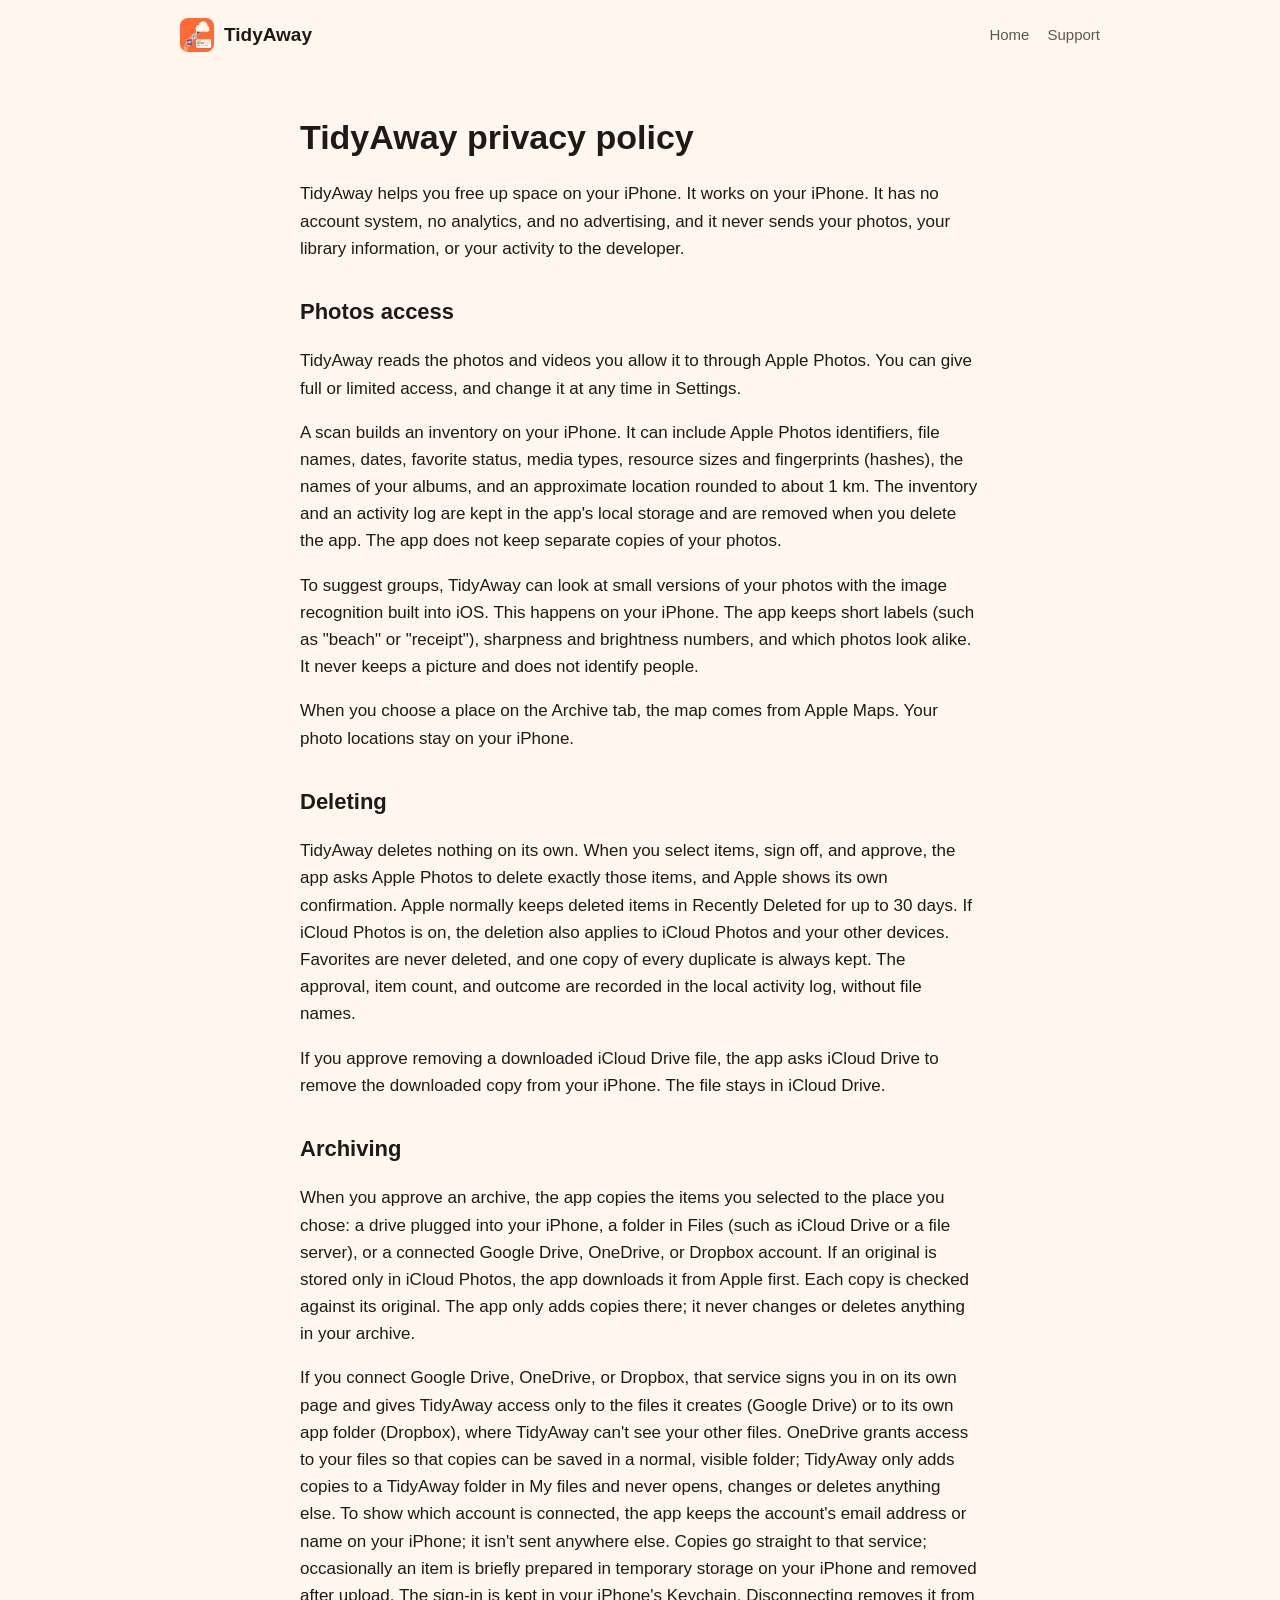
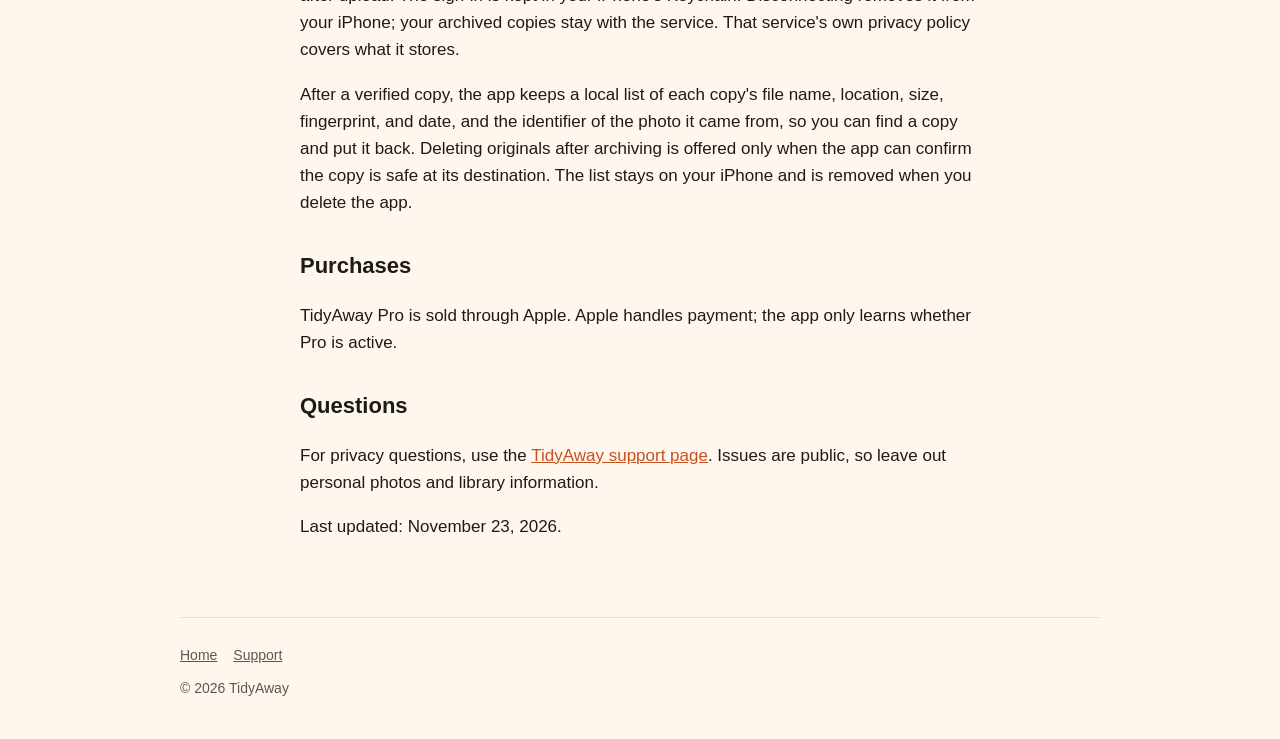
==== privacy.html @ 8e1d7d6e "TidyAway website: home and privacy pages Co-Authored-By: Claude Opus 5.5 <noreply@anthropic.com>" ====
<!doctype html>
<html lang="en">
<head>
<meta charset="utf-8">
<meta name="viewport" content="width=device-width,initial-scale=1">
<title>TidyAway Privacy Policy</title>
<link rel="icon" type="image/png" href="favicon.png">
<link rel="stylesheet" href="style.css">
</head>
<body>
<div class="wrap"><header class="top"><a class="brand" href="/"><img src="favicon.png" alt="">TidyAway</a><nav><a href="/">Home</a><a href="https://github.com/bienyam/SmartPhotoVault/issues">Support</a></nav></header></div>
<main class="doc">
<h1>TidyAway privacy policy</h1>
<p>TidyAway helps you free up space on your iPhone. It works on your iPhone. It has no account system, no analytics, and no advertising, and it never sends your photos, your library information, or your activity to the developer.</p>
<h2>Photos access</h2>
<p>TidyAway reads the photos and videos you allow it to through Apple Photos. You can give full or limited access, and change it at any time in Settings.</p>
<p>A scan builds an inventory on your iPhone. It can include Apple Photos identifiers, file names, dates, favorite status, media types, resource sizes and fingerprints (hashes), the names of your albums, and an approximate location rounded to about 1 km. The inventory and an activity log are kept in the app's local storage and are removed when you delete the app. The app does not keep separate copies of your photos.</p>
<p>To suggest groups, TidyAway can look at small versions of your photos with the image recognition built into iOS. This happens on your iPhone. The app keeps short labels (such as "beach" or "receipt"), sharpness and brightness numbers, and which photos look alike. It never keeps a picture and does not identify people.</p>
<p>When you choose a place on the Archive tab, the map comes from Apple Maps. Your photo locations stay on your iPhone.</p>
<h2>Deleting</h2>
<p>TidyAway deletes nothing on its own. When you select items, sign off, and approve, the app asks Apple Photos to delete exactly those items, and Apple shows its own confirmation. Apple normally keeps deleted items in Recently Deleted for up to 30 days. If iCloud Photos is on, the deletion also applies to iCloud Photos and your other devices. Favorites are never deleted, and one copy of every duplicate is always kept. The approval, item count, and outcome are recorded in the local activity log, without file names.</p>
<p>If you approve removing a downloaded iCloud Drive file, the app asks iCloud Drive to remove the downloaded copy from your iPhone. The file stays in iCloud Drive.</p>
<h2>Archiving</h2>
<p>When you approve an archive, the app copies the items you selected to the place you chose: a drive plugged into your iPhone, a folder in Files (such as iCloud Drive or a file server), or a connected Google Drive, OneDrive, or Dropbox account. If an original is stored only in iCloud Photos, the app downloads it from Apple first. Each copy is checked against its original. The app only adds copies there; it never changes or deletes anything in your archive.</p>
<p>If you connect Google Drive, OneDrive, or Dropbox, that service signs you in on its own page and gives TidyAway access only to the files it creates (Google Drive) or to its own app folder (Dropbox), where TidyAway can't see your other files. OneDrive grants access to your files so that copies can be saved in a normal, visible folder; TidyAway only adds copies to a TidyAway folder in My files and never opens, changes or deletes anything else. To show which account is connected, the app keeps the account's email address or name on your iPhone; it isn't sent anywhere else. Copies go straight to that service; occasionally an item is briefly prepared in temporary storage on your iPhone and removed after upload. The sign-in is kept in your iPhone's Keychain. Disconnecting removes it from your iPhone; your archived copies stay with the service. That service's own privacy policy covers what it stores.</p>
<p>After a verified copy, the app keeps a local list of each copy's file name, location, size, fingerprint, and date, and the identifier of the photo it came from, so you can find a copy and put it back. Deleting originals after archiving is offered only when the app can confirm the copy is safe at its destination. The list stays on your iPhone and is removed when you delete the app.</p>
<h2>Purchases</h2>
<p>TidyAway Pro is sold through Apple. Apple handles payment; the app only learns whether Pro is active.</p>
<h2>Questions</h2>
<p>For privacy questions, use the <a href="https://github.com/bienyam/SmartPhotoVault/issues">TidyAway support page</a>. Issues are public, so leave out personal photos and library information.</p>
<p>Last updated: November 23, 2026.</p>
</main>
<div class="wrap"><footer><a href="/">Home</a><a href="https://github.com/bienyam/SmartPhotoVault/issues">Support</a><div style="margin-top:10px">© 2026 TidyAway</div></footer></div>
</body>
</html>
---- style.css ----
:root{--primary:#C8501F;--bg:#FFF7EE;--surface:#FFE7D3;--hero:#FFD7BC;--safe:#1E7A4F;--ink:#1d1b19;--muted:#5f574f;--line:#f0dccb}
@media (prefers-color-scheme:dark){:root{--primary:#FF8A5C;--bg:#14161F;--surface:#262A38;--hero:#3A2A24;--safe:#3DDC97;--ink:#f4efe9;--muted:#b6ada4;--line:#2f3343}}
*{box-sizing:border-box}
html{-webkit-text-size-adjust:100%}
body{margin:0;background:var(--bg);color:var(--ink);font:17px/1.6 -apple-system,BlinkMacSystemFont,"SF Pro Text","Segoe UI",Roboto,Helvetica,Arial,sans-serif}
a{color:var(--primary)}
.wrap{max-width:960px;margin:0 auto;padding:0 20px}
header.top{display:flex;align-items:center;justify-content:space-between;padding:18px 0}
.brand{display:flex;align-items:center;gap:10px;font-weight:700;font-size:19px;color:var(--ink);text-decoration:none}
.brand img{width:34px;height:34px;border-radius:8px}
nav a{color:var(--muted);text-decoration:none;margin-left:18px;font-size:15px}
nav a:hover{color:var(--primary)}
.hero{background:linear-gradient(180deg,var(--hero),var(--bg));padding:56px 0 64px;text-align:center}
.hero img{width:112px;height:112px;border-radius:25px;box-shadow:0 10px 30px rgba(200,80,31,.25)}
.hero h1{font-size:clamp(34px,6vw,54px);line-height:1.1;margin:22px 0 12px;letter-spacing:-.02em}
.hero p{font-size:19px;color:var(--muted);max-width:600px;margin:0 auto 26px}
.badge{display:inline-block;background:var(--ink);color:var(--bg);padding:12px 22px;border-radius:12px;font-weight:600;text-decoration:none}
.small{font-size:14px;color:var(--muted)}
.steps{display:grid;grid-template-columns:repeat(auto-fit,minmax(240px,1fr));gap:18px;margin:56px 0}
.card{background:var(--surface);border-radius:18px;padding:22px}
.card .n{display:inline-flex;width:30px;height:30px;border-radius:50%;align-items:center;justify-content:center;background:var(--primary);color:#fff;font-weight:700;font-size:15px}
.card h3{margin:12px 0 6px;font-size:19px}
.card p{margin:0;color:var(--muted);font-size:16px}
.promise{border-top:1px solid var(--line);padding:40px 0}
.promise h2{font-size:26px;margin:0 0 14px}
.promise ul{list-style:none;padding:0;margin:0;display:grid;grid-template-columns:repeat(auto-fit,minmax(260px,1fr));gap:10px 24px}
.promise li{padding-left:28px;position:relative}
.promise li:before{content:"✓";position:absolute;left:0;color:var(--safe);font-weight:700}
.places{color:var(--muted)}
footer{border-top:1px solid var(--line);padding:26px 0 40px;font-size:14px;color:var(--muted)}
footer a{color:var(--muted);margin-right:16px}
.doc{max-width:720px;margin:0 auto;padding:24px 20px 60px}
.doc h1{font-size:34px;line-height:1.2}
.doc h2{font-size:22px;margin-top:32px}
@media (max-width:520px){nav a{margin-left:12px}.hero{padding:40px 0 48px}}
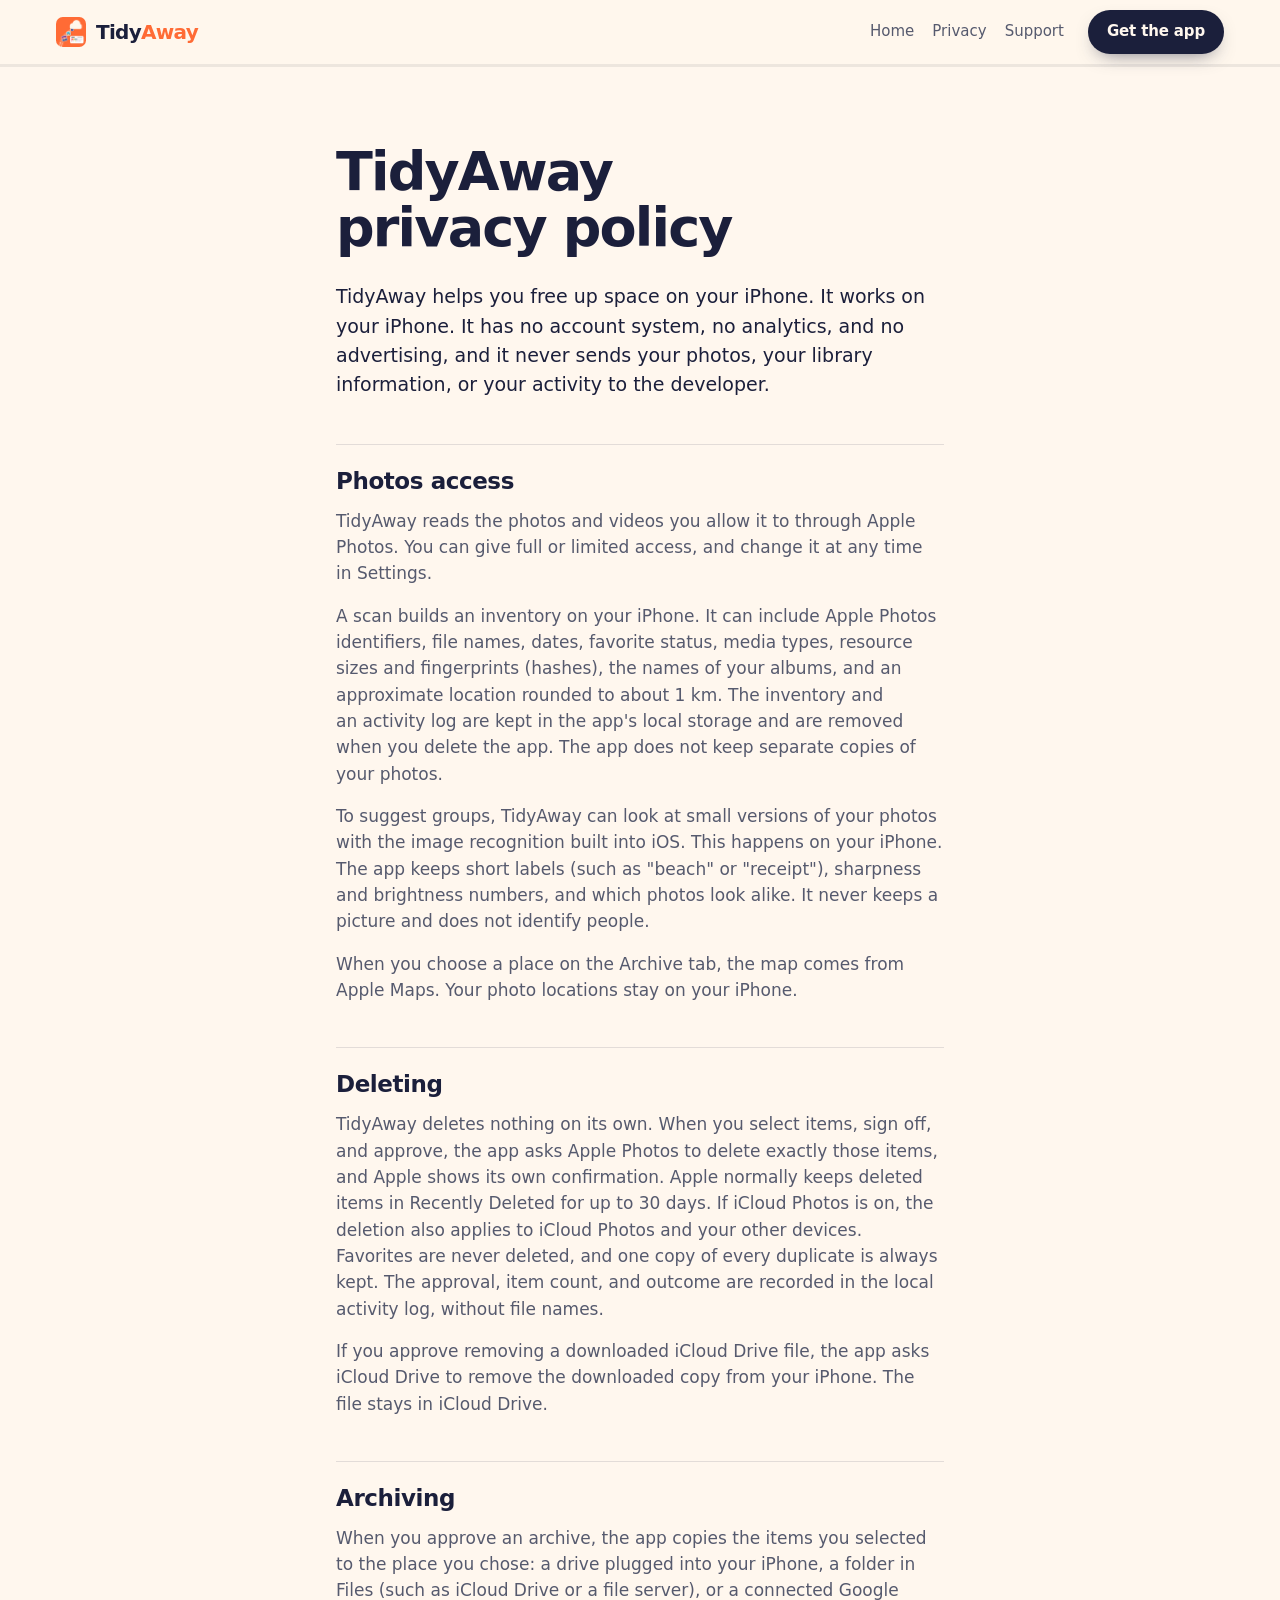
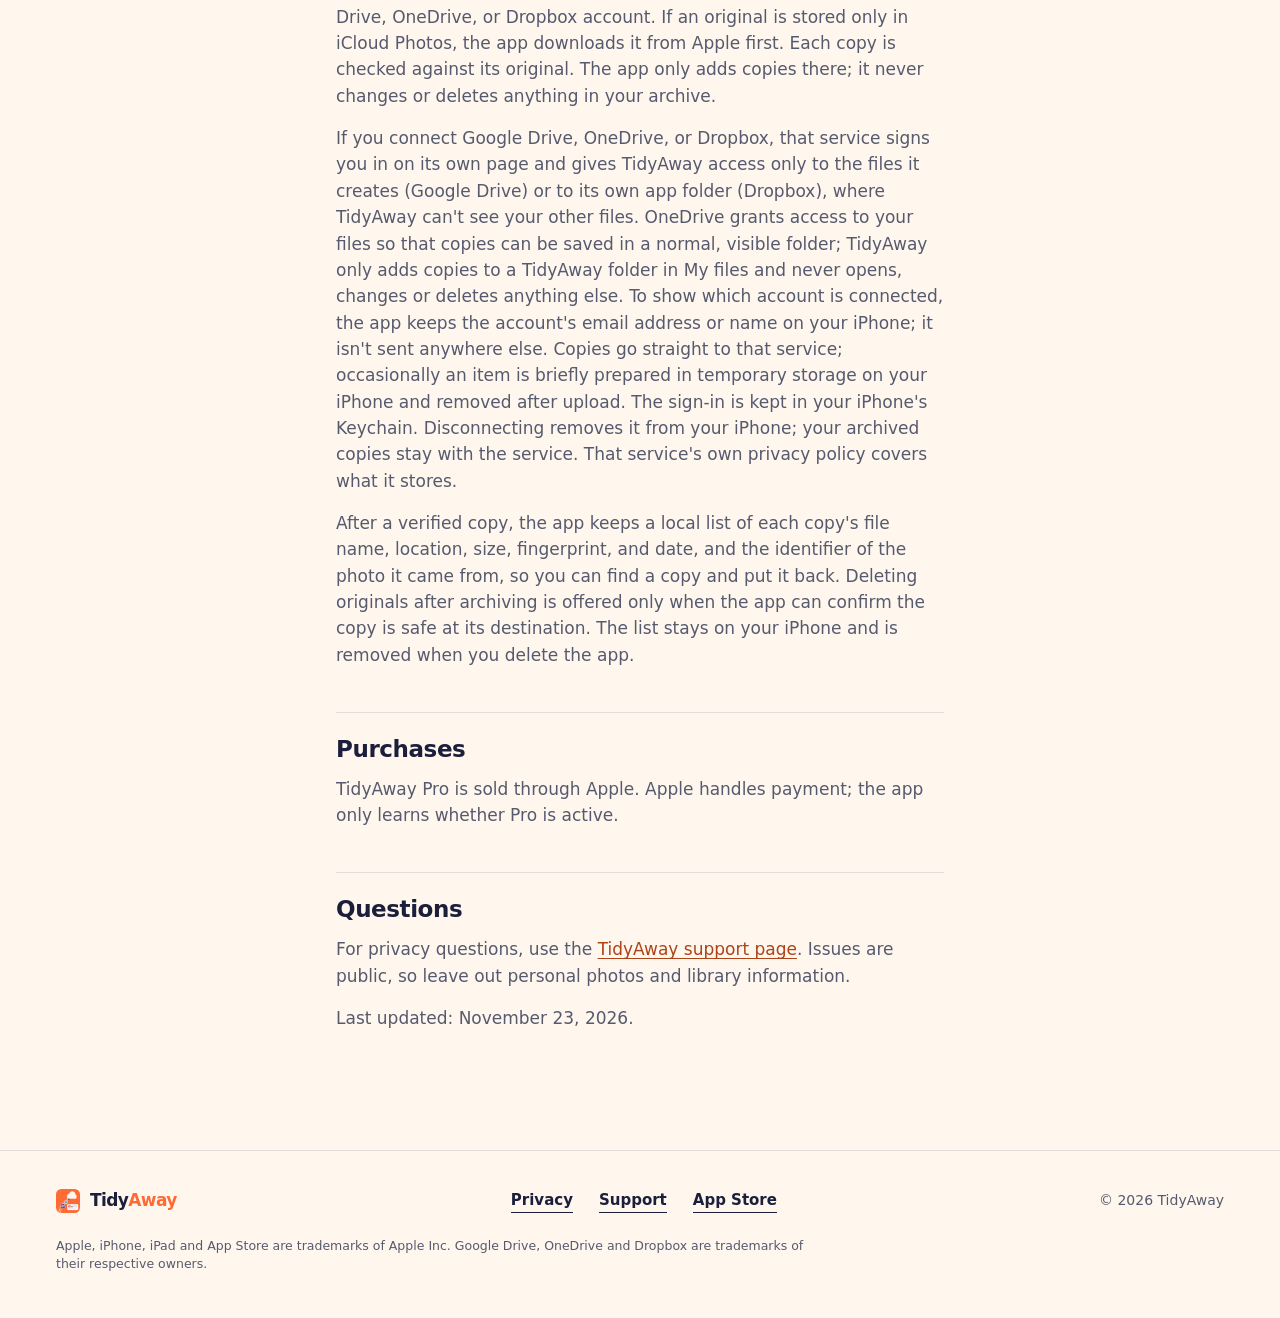
==== commit 2eac978c: "Launch the full TidyAway website (The Proof) Interactive home page, licensed photos, privacy and sup" ====
--- a/privacy.html
+++ b/privacy.html
@@ -2,14 +2,53 @@
 <html lang="en">
 <head>
 <meta charset="utf-8">
-<meta name="viewport" content="width=device-width,initial-scale=1">
+<meta name="viewport" content="width=device-width, initial-scale=1, viewport-fit=cover">
 <title>TidyAway Privacy Policy</title>
-<link rel="icon" type="image/png" href="favicon.png">
-<link rel="stylesheet" href="style.css">
+<meta name="description" content="The TidyAway privacy policy.">
+<meta name="color-scheme" content="light dark">
+<meta name="theme-color" content="#FFF7EE" media="(prefers-color-scheme: light)">
+<meta name="theme-color" content="#14161F" media="(prefers-color-scheme: dark)">
+<meta name="referrer" content="no-referrer">
+<link rel="icon" type="image/png" href="assets/app-icon-64.png">
+<link rel="apple-touch-icon" href="assets/apple-touch-icon.png">
+<link rel="stylesheet" href="css/site.css">
 </head>
-<body>
-<div class="wrap"><header class="top"><a class="brand" href="/"><img src="favicon.png" alt="">TidyAway</a><nav><a href="/">Home</a><a href="https://github.com/bienyam/SmartPhotoVault/issues">Support</a></nav></header></div>
-<main class="doc">
+<body id="top">
+<svg width="0" height="0" style="position:absolute" aria-hidden="true" focusable="false">
+  <defs>
+    <symbol id="i-check" viewBox="0 0 24 24"><path d="M5 12.5l4.5 4.5L19 7.5" fill="none" stroke="currentColor" stroke-width="2.4" stroke-linecap="round" stroke-linejoin="round"/></symbol>
+    <symbol id="i-arrow" viewBox="0 0 24 24"><path d="M5 12h14M13 6l6 6-6 6" fill="none" stroke="currentColor" stroke-width="2" stroke-linecap="round" stroke-linejoin="round"/></symbol>
+    <symbol id="i-down" viewBox="0 0 24 24"><path d="M12 5v14M6 13l6 6 6-6" fill="none" stroke="currentColor" stroke-width="2" stroke-linecap="round" stroke-linejoin="round"/></symbol>
+    <symbol id="i-heart" viewBox="0 0 24 24"><path d="M12 20s-7-4.4-7-9.6A3.9 3.9 0 0 1 12 8a3.9 3.9 0 0 1 7 2.4C19 15.6 12 20 12 20z" fill="currentColor"/></symbol>
+    <symbol id="i-replay" viewBox="0 0 24 24"><path d="M4 12a8 8 0 1 0 2.6-5.9M4 4v4.5h4.5" fill="none" stroke="currentColor" stroke-width="2" stroke-linecap="round" stroke-linejoin="round"/></symbol>
+    <symbol id="i-pause" viewBox="0 0 24 24"><path d="M8.5 6v12M15.5 6v12" fill="none" stroke="currentColor" stroke-width="2.6" stroke-linecap="round"/></symbol>
+    <symbol id="i-play" viewBox="0 0 24 24"><path d="M8 5.5v13l10.5-6.5z" fill="currentColor" stroke="currentColor" stroke-width="1.5" stroke-linejoin="round"/></symbol>
+    <symbol id="i-menu" viewBox="0 0 24 24"><path d="M4 8h16M4 16h16" fill="none" stroke="currentColor" stroke-width="2" stroke-linecap="round"/></symbol>
+    <symbol id="i-drive" viewBox="0 0 24 24"><g fill="none" stroke="currentColor" stroke-width="1.7" stroke-linecap="round" stroke-linejoin="round"><rect x="6" y="8" width="12" height="13" rx="2.5"/><path d="M9 8V3.5h6V8M11 5.5v.01M13 5.5v.01"/></g></symbol>
+    <symbol id="i-folder" viewBox="0 0 24 24"><path d="M3.5 7.5A2 2 0 0 1 5.5 5.5h3.7l2 2.3h7.3a2 2 0 0 1 2 2V17a2 2 0 0 1-2 2h-13a2 2 0 0 1-2-2z" fill="none" stroke="currentColor" stroke-width="1.7" stroke-linejoin="round"/></symbol>
+    <symbol id="i-cloud" viewBox="0 0 24 24"><path d="M7.5 18.5a4 4 0 0 1-.6-7.96 5.5 5.5 0 0 1 10.6 1.16A3.5 3.5 0 0 1 17 18.5z" fill="none" stroke="currentColor" stroke-width="1.7" stroke-linejoin="round"/></symbol>
+    <symbol id="i-phone" viewBox="0 0 24 24"><g fill="none" stroke="currentColor" stroke-width="1.7" stroke-linecap="round"><rect x="7" y="2.5" width="10" height="19" rx="2.6"/><path d="M10.5 5.3h3"/></g></symbol>
+    <symbol id="i-pad" viewBox="0 0 24 24"><g fill="none" stroke="currentColor" stroke-width="1.7" stroke-linecap="round"><rect x="4" y="2.5" width="16" height="19" rx="2.6"/><path d="M11 18.6h2"/></g></symbol>
+    <symbol id="i-lock" viewBox="0 0 24 24"><g fill="none" stroke="currentColor" stroke-width="1.7" stroke-linecap="round" stroke-linejoin="round"><rect x="5" y="10.5" width="14" height="10" rx="2.5"/><path d="M8.5 10.5V8a3.5 3.5 0 0 1 7 0v2.5"/></g></symbol>
+  </defs>
+</svg>
+<a class="skip" href="#main">Skip to content</a>
+<header class="nav nav--doc">
+  <div class="wrap nav__row">
+    <a class="brand" href="index.html" aria-label="TidyAway, home">
+      <img src="assets/app-icon-64.png" width="30" height="30" alt="">
+      <span class="brand__word">Tidy<span>Away</span></span>
+    </a>
+    <nav class="nav__links nav__links--doc" aria-label="Site">
+      <a href="index.html">Home</a>
+      <a href="privacy.html">Privacy</a>
+      <a href="support.html">Support</a>
+    </nav>
+    <a class="btn btn--ink btn--sm" href="https://apps.apple.com/app/id6836546403" rel="noopener">Get the app</a>
+  </div>
+  <div class="meter" aria-hidden="true"></div>
+</header>
+<main class="doc" id="main">
 <h1>TidyAway privacy policy</h1>
 <p>TidyAway helps you free up space on your iPhone. It works on your iPhone. It has no account system, no analytics, and no advertising, and it never sends your photos, your library information, or your activity to the developer.</p>
 <h2>Photos access</h2>
@@ -30,6 +69,22 @@
 <p>For privacy questions, use the <a href="https://github.com/bienyam/SmartPhotoVault/issues">TidyAway support page</a>. Issues are public, so leave out personal photos and library information.</p>
 <p>Last updated: November 23, 2026.</p>
 </main>
-<div class="wrap"><footer><a href="/">Home</a><a href="https://github.com/bienyam/SmartPhotoVault/issues">Support</a><div style="margin-top:10px">© 2026 TidyAway</div></footer></div>
+<footer class="foot">
+  <div class="wrap">
+    <div class="foot__row">
+      <a class="brand" href="index.html" aria-label="TidyAway, home">
+        <img src="assets/app-icon-64.png" width="24" height="24" alt="">
+        <span class="brand__word">Tidy<span>Away</span></span>
+      </a>
+      <nav class="foot__links" aria-label="Footer">
+        <a href="privacy.html">Privacy</a>
+        <a href="support.html">Support</a>
+        <a href="https://apps.apple.com/app/id6836546403" rel="noopener">App Store</a>
+      </nav>
+      <p class="foot__copy">&copy; 2026 TidyAway</p>
+    </div>
+    <p class="foot__legal">Apple, iPhone, iPad and App Store are trademarks of Apple Inc. Google Drive, OneDrive and Dropbox are trademarks of their respective owners.</p>
+  </div>
+</footer>
 </body>
 </html>
--- a/css/site.css
+++ b/css/site.css
@@ -0,0 +1,762 @@
+/* TidyAway home page, v2 "The Proof".
+   System fonts only. No external requests. Tokens follow Sources/Brand.swift. */
+
+:root {
+  --bg: #FFF7EE;
+  --surface: #FFE7D3;
+  --hero: #FFD7BC;
+  --card: #FFFFFF;
+  --ink: #1B1F3B;
+  --ink-2: #565A6E;
+  --line: rgba(27, 31, 59, .12);
+  --line-2: rgba(27, 31, 59, .08);
+  --accent: #C8501F;
+  --accent-text: #AD4317;       /* tangerine darkened for small text on cream, AA */
+  --on-accent: #FFFFFF;
+  --safe: #1E7A4F;
+  --safe-soft: rgba(30, 122, 79, .12);
+  --caution: #9A6200;
+  --mark: #FF6B35;              /* the orange in the A2 wordmark */
+  --nav-bg: rgba(255, 247, 238, .84);
+  --tint: #FFF0E2;
+  --band-bg: #1B1F3B;
+  --band-ink: #FFF7EE;
+  --band-2: #C3C5D3;
+  --ios-blue: #0062CC;
+  --shadow: 0 1px 2px rgba(27, 31, 59, .05), 0 12px 32px -12px rgba(120, 50, 10, .18);
+  --shadow-lg: 0 2px 4px rgba(27, 31, 59, .06), 0 40px 80px -32px rgba(120, 50, 10, .38);
+  --gutter: clamp(20px, 5vw, 56px);
+  --max: 1200px;
+  --ease: cubic-bezier(.2, .7, .2, 1);
+  --sans: system-ui, -apple-system, BlinkMacSystemFont, "SF Pro Text", "Segoe UI Variable Text", "Segoe UI", Roboto, "Helvetica Neue", Arial, sans-serif;
+  --mono: ui-monospace, "SF Mono", SFMono-Regular, Menlo, Consolas, "Liberation Mono", monospace;
+  color-scheme: light dark;
+}
+
+@media (prefers-color-scheme: dark) {
+  :root {
+    --bg: #14161F;
+    --surface: #262A38;
+    --hero: #3A2A24;
+    --card: #1C1F2B;
+    --ink: #F3EDE6;
+    --ink-2: #ABA8B6;
+    --line: rgba(243, 237, 230, .14);
+    --line-2: rgba(243, 237, 230, .09);
+    --accent: #FF8A5C;
+    --accent-text: #FF8A5C;
+    --on-accent: #1F1108;
+    --safe: #3DDC97;
+    --safe-soft: rgba(61, 220, 151, .14);
+    --caution: #F2C14E;
+    --nav-bg: rgba(20, 22, 31, .84);
+    --tint: #1C1F2A;
+    --band-bg: #1C1F2B;
+    --band-ink: #F3EDE6;
+    --band-2: #ABA8B6;
+    --ios-blue: #4DA3FF;
+    --shadow: 0 1px 2px rgba(0, 0, 0, .3), 0 12px 32px -12px rgba(0, 0, 0, .5);
+    --shadow-lg: 0 2px 4px rgba(0, 0, 0, .3), 0 40px 80px -32px rgba(0, 0, 0, .7);
+  }
+}
+
+*, *::before, *::after { box-sizing: border-box; }
+html { -webkit-text-size-adjust: 100%; scroll-behavior: smooth; scroll-padding-top: 84px; }
+body {
+  margin: 0; background: var(--bg); color: var(--ink);
+  font: 400 17px/1.55 var(--sans);
+  -webkit-font-smoothing: antialiased; text-rendering: optimizeLegibility;
+  overflow-x: clip;
+}
+h1, h2, h3, p, ol, ul, figure, fieldset { margin: 0; padding: 0; }
+ol, ul { list-style: none; }
+fieldset { border: 0; min-width: 0; }
+img { display: block; max-width: 100%; }
+[hidden] { display: none !important; }
+button, input { font: inherit; color: inherit; }
+button { cursor: pointer; }
+a { color: inherit; }
+code, .mono { font-family: var(--mono); font-variant-numeric: tabular-nums; }
+:focus-visible { outline: 2.5px solid var(--accent); outline-offset: 3px; border-radius: 6px; }
+::selection { background: var(--hero); color: var(--ink); }
+
+.wrap { max-width: calc(var(--max) + var(--gutter) * 2); margin-inline: auto; padding-inline: var(--gutter); }
+.sr { position: absolute; width: 1px; height: 1px; overflow: hidden; clip-path: inset(50%); white-space: nowrap; }
+.ico { width: 1.1em; height: 1.1em; flex: none; vertical-align: -.18em; }
+.flip { transform: scaleX(-1); }
+.skip { position: absolute; left: 12px; top: -60px; z-index: 100; background: var(--ink); color: var(--bg); padding: 10px 14px; border-radius: 10px; text-decoration: none; font-weight: 600; }
+.skip:focus { top: 12px; }
+
+/* ---------- type ---------- */
+.display { font-size: clamp(50px, 7.6vw, 100px); line-height: .96; letter-spacing: -.042em; font-weight: 700; text-wrap: balance; }
+.display--final { font-size: clamp(40px, 6.2vw, 84px); line-height: 1; }
+.accent { color: var(--accent); }
+.h2 { font-size: clamp(33px, 4.5vw, 58px); line-height: 1.03; letter-spacing: -.034em; font-weight: 700; text-wrap: balance; }
+.h3 { font-size: 21px; line-height: 1.25; letter-spacing: -.015em; font-weight: 650; }
+.lead { font-size: clamp(18px, 1.6vw, 21px); line-height: 1.5; color: var(--ink-2); max-width: 34em; text-wrap: pretty; }
+.lead--sm { margin-top: 18px; max-width: 38em; }
+.body { color: var(--ink-2); max-width: 30em; text-wrap: pretty; }
+.body + .body { margin-top: 14px; }
+.body.strong { color: var(--ink); font-weight: 600; font-size: 19px; letter-spacing: -.01em; }
+.body--sm { font-size: 15.5px; margin-top: 6px; }
+.fine { font-size: 14px; color: var(--ink-2); }
+.kicker { display: flex; align-items: center; gap: 12px; font: 600 12.5px/1 var(--mono); letter-spacing: .09em; text-transform: uppercase; color: var(--accent-text); margin-bottom: 20px; }
+.kicker span { color: var(--ink-2); padding-right: 12px; border-right: 1px solid var(--line); }
+.eyebrow { display: inline-flex; align-items: center; gap: 10px; font-size: 14px; font-weight: 600; color: var(--ink); padding: 7px 14px 7px 12px; border: 1px solid var(--line); border-radius: 99px; margin-bottom: 28px; }
+.dot { width: 8px; height: 8px; border-radius: 50%; background: var(--safe); box-shadow: 0 0 0 4px var(--safe-soft); }
+
+/* ---------- controls ---------- */
+.btn {
+  display: inline-flex; align-items: center; justify-content: center; gap: 8px;
+  min-height: 52px; padding: 0 26px; border-radius: 99px; border: 1px solid transparent;
+  font-weight: 650; font-size: 16.5px; letter-spacing: -.01em; text-decoration: none; white-space: nowrap;
+  transition: transform .18s var(--ease), box-shadow .18s var(--ease), background-color .18s, border-color .18s, opacity .18s;
+  position: relative; -webkit-tap-highlight-color: transparent;
+}
+.btn--sm { min-height: 40px; padding: 0 18px; font-size: 15px; }
+.btn--ink { background: var(--ink); color: var(--bg); box-shadow: 0 8px 20px -10px color-mix(in srgb, var(--ink) 70%, transparent); }
+.btn--accent { background: var(--accent); color: var(--on-accent); box-shadow: 0 8px 20px -10px var(--accent); }
+.btn--soft { background: var(--surface); color: var(--ink); }
+.btn--ghost { background: transparent; color: var(--ink); border-color: var(--line); }
+.btn:hover { transform: translateY(-2px); }
+.btn--ink:hover, .btn--accent:hover { box-shadow: 0 14px 26px -12px color-mix(in srgb, var(--ink) 60%, transparent); }
+.btn--soft:hover { background: var(--hero); }
+.btn--ghost:hover { border-color: var(--ink); }
+.btn:active { transform: translateY(0) scale(.97); transition-duration: .06s; }
+.btn:disabled { opacity: .45; cursor: default; transform: none; box-shadow: none; }
+
+.link { display: inline-flex; align-items: center; gap: 8px; font-weight: 600; text-decoration: none; padding: 12px 4px; background: linear-gradient(currentColor, currentColor) 0 calc(100% - 8px) / 0 1.5px no-repeat; transition: background-size .3s var(--ease); }
+.link:hover { background-size: 100% 1.5px; }
+.link .ico { transition: transform .3s var(--ease); }
+.link:hover .ico { transform: translateY(3px); }
+
+.chip { display: inline-flex; align-items: center; gap: 7px; min-height: 36px; padding: 0 14px; border-radius: 99px; border: 1px solid var(--line); background: transparent; font-size: 14px; font-weight: 600; transition: transform .18s var(--ease), background-color .18s, border-color .18s; }
+.chip:hover { background: var(--card); border-color: var(--ink); transform: translateY(-1px); }
+.chip:active { transform: scale(.96); }
+.chip:hover .ico { transform: rotate(-40deg); }
+.chip .ico { transition: transform .35s var(--ease); }
+
+.round { width: 44px; height: 44px; border-radius: 50%; border: 1px solid var(--line); background: transparent; display: grid; place-items: center; transition: transform .18s var(--ease), background-color .18s, border-color .18s, opacity .2s; }
+.round:hover { background: var(--ink); color: var(--bg); border-color: var(--ink); transform: scale(1.06); }
+.round:active { transform: scale(.94); }
+.round:disabled { opacity: .35; cursor: default; transform: none; background: transparent; color: inherit; border-color: var(--line); }
+
+/* ---------- nav + signature meter ---------- */
+.nav { position: sticky; top: 0; z-index: 50; background: var(--nav-bg); -webkit-backdrop-filter: saturate(1.5) blur(16px); backdrop-filter: saturate(1.5) blur(16px); }
+.nav__row { display: flex; align-items: center; gap: 24px; height: 64px; }
+.brand { display: inline-flex; align-items: center; gap: 10px; text-decoration: none; margin-right: auto; }
+.brand img { border-radius: 22.5%; transition: transform .4s var(--ease); }
+.brand:hover img { transform: rotate(-8deg) scale(1.06); }
+.brand__word { font-weight: 650; font-size: 20px; letter-spacing: -.035em; }
+.brand__word span { color: var(--mark); }
+.nav__links { display: flex; gap: 28px; }
+.nav__links a { font-size: 15px; font-weight: 500; color: var(--ink-2); text-decoration: none; padding: 8px 0; transition: color .18s; background: linear-gradient(var(--accent), var(--accent)) 0 100% / 0 1.5px no-repeat; transition: color .18s, background-size .3s var(--ease); }
+.nav__links a:hover { color: var(--ink); background-size: 100% 1.5px; }
+.meter { height: 3px; background: var(--line-2); overflow: hidden; }
+.meter i { display: block; height: 100%; background: var(--accent); transform-origin: 0 50%; transform: scaleX(.62); will-change: transform; transition: background-color .5s; }
+
+/* ---------- hero ---------- */
+.hero { padding: clamp(40px, 6vw, 84px) 0 0; }
+.hero__top { display: grid; grid-template-columns: minmax(0, 7fr) minmax(0, 5fr); gap: clamp(28px, 5vw, 72px); align-items: end; }
+.hero__side { padding-bottom: 10px; }
+.actions { display: flex; flex-wrap: wrap; align-items: center; gap: 12px 26px; margin-top: 30px; }
+.actions--center { justify-content: center; }
+.for { display: flex; align-items: center; gap: 6px; margin-top: 18px; font-size: 14.5px; font-weight: 600; color: var(--ink); }
+.for .ico { width: 18px; height: 18px; color: var(--accent); }
+.for .ico + .ico { margin-right: 4px; }
+.for--center { justify-content: center; margin-top: 22px; }
+
+/* Stage: two real device photographs. The white studio background and the blank
+   screen were removed (see _tools/prepare-assets.py), so the HTML UI sits BEHIND
+   the photo and shows through the screen. Screen rectangles are measured:
+   iPhone  x .3775  y .1088  w .2125  h .6799   (of the photo)
+   iPad    x .2492  y .2267  w .4913  h .4603                              */
+.stage { margin-top: clamp(40px, 5.5vw, 76px); }
+.stage__grid { position: relative; display: grid; grid-template-columns: 2fr 1fr; gap: 20px; }
+.panel { position: relative; height: 680px; border-radius: 40px; overflow: hidden; background: var(--hero); container-type: inline-size; isolation: isolate; }
+.panel::before { content: ""; position: absolute; inset: 0; z-index: -1; background: radial-gradient(70% 60% at 50% 42%, color-mix(in srgb, var(--card) 60%, transparent), transparent 72%); }
+.panel__tag { position: absolute; left: 50%; bottom: 20px; transform: translateX(-50%); font: 600 11px/1 var(--mono); letter-spacing: .1em; text-transform: uppercase; color: color-mix(in srgb, var(--ink) 62%, transparent); }
+.panel--phone .panel__tag { left: 26px; transform: none; }
+
+.shot { position: absolute; bottom: -14px; left: 50%; width: var(--pw); margin-left: calc(var(--pw) * var(--cx) * -1);
+  transform: translate3d(calc(var(--mx, 0) * var(--depth, 8px)), calc(var(--my, 0) * var(--depth, 8px) * .6), 0); transition: transform .6s var(--ease); will-change: transform; }
+.shot__img { position: relative; display: block; width: 100%; height: auto; max-width: none; pointer-events: none; -webkit-user-select: none; user-select: none; filter: drop-shadow(0 26px 30px rgba(60, 25, 5, .22)); }
+.shot__ui { position: absolute; overflow: hidden; background: var(--bg); color: var(--ink); }
+.shot__ui::after { content: ""; position: absolute; inset: 0; pointer-events: none; z-index: 6; background: linear-gradient(118deg, rgba(255, 255, 255, .09) 0%, rgba(255, 255, 255, .02) 24%, transparent 36%); }
+
+.shot--pad { --pw: min(132cqw, 1040px); --cx: .4948; --depth: 7px; aspect-ratio: 2400 / 1601; --u: calc(var(--pw) * .007873); }
+.shot--pad .shot__ui { left: 24.72%; top: 22.37%; width: 49.53%; height: 46.64%; border-radius: calc(var(--u) * .9); }
+.shot--phone { --pw: 1040px; --cx: .4838; --depth: 12px; aspect-ratio: 2400 / 1609; --u: calc(var(--pw) * .008333); }
+.shot--phone .shot__ui { left: 37.55%; top: 10.6%; width: 21.65%; height: 68.55%; border-radius: calc(var(--u) * 2.4); }
+
+/* app UI inside the screens, sized in --u so it scales with the photo */
+.sb { display: flex; justify-content: space-between; align-items: center; padding: calc(var(--u) * 1.15) calc(var(--u) * 2) 0; font-size: calc(var(--u) * 1.25); font-weight: 650; height: calc(var(--u) * 3.4); }
+.sb__r b { display: block; width: calc(var(--u) * 2.2); height: calc(var(--u) * 1.05); border-radius: calc(var(--u) * .3); background: currentColor; }
+.app { padding: calc(var(--u) * 1.6) calc(var(--u) * 1.5) 0; }
+.app__title { font-size: calc(var(--u) * 2.6); font-weight: 750; letter-spacing: -.03em; line-height: 1.1; }
+.app__sub { font-size: calc(var(--u) * 1.25); color: var(--ink-2); margin-top: calc(var(--u) * .2); }
+.app__store { background: var(--card); border-radius: calc(var(--u) * 1.6); padding: calc(var(--u) * 1.1) calc(var(--u) * 1.2) calc(var(--u) * 1.2); margin-top: calc(var(--u) * 1.3); box-shadow: 0 0 0 1px var(--line-2); }
+.app__row { display: flex; justify-content: space-between; font-size: calc(var(--u) * 1.15); font-weight: 600; margin-bottom: calc(var(--u) * .8); }
+.app__row [data-h="free"] { font-variant-numeric: tabular-nums; color: var(--safe); transition: color .5s; }
+.app__row [data-h="free"].is-low { color: var(--caution); }
+.app__to { display: flex; justify-content: space-between; font-size: calc(var(--u) * 1.15); color: var(--ink-2); padding: calc(var(--u) * 1.3) calc(var(--u) * .4) 0; }
+.app__to b { color: var(--ink); font-weight: 650; }
+.phone__home { position: absolute; left: 50%; bottom: calc(var(--u) * .8); width: calc(var(--u) * 9); height: calc(var(--u) * .42); margin-left: calc(var(--u) * -4.5); border-radius: 99px; background: var(--ink); opacity: .85; }
+
+.bar { height: 8px; border-radius: 99px; background: var(--line); overflow: hidden; }
+.bar i { display: block; height: 100%; background: var(--caution); transform-origin: 0 50%; transform: scaleX(var(--v, .997)); transition: transform 1.4s var(--ease), background-color .6s; }
+.bar.is-free i { background: var(--safe); }
+.bar--lg { height: 12px; }
+.shot .bar { height: calc(var(--u) * .8); }
+
+.files { display: grid; gap: calc(var(--u) * .65); margin-top: calc(var(--u) * 1.1); }
+.file { display: grid; grid-template-columns: calc(var(--u) * 3.6) 1fr calc(var(--u) * 2.1); gap: calc(var(--u) * 1); align-items: center; background: var(--card); border-radius: calc(var(--u) * 1.4); padding: calc(var(--u) * .65) calc(var(--u) * 1) calc(var(--u) * .65) calc(var(--u) * .65); box-shadow: 0 0 0 1px var(--line-2); font-size: calc(var(--u) * 1.25); font-weight: 600; line-height: 1.25; }
+.file small, .pcard small { display: block; font-size: calc(var(--u) * 1.08); font-weight: 500; color: var(--ink-2); }
+.thumb { width: calc(var(--u) * 3.6); height: calc(var(--u) * 3.6); border-radius: calc(var(--u) * .9); background: var(--surface) center / cover no-repeat; }
+.file, .pcard { opacity: 0; transform: translateY(calc(var(--u) * 1.6)); transition: opacity .55s var(--ease), transform .55s var(--ease); }
+.is-in { opacity: 1; transform: none; }
+.is-in.is-gone { opacity: .62; }
+.ring { width: calc(var(--u) * 2.1); height: calc(var(--u) * 2.1); border-radius: 50%; border: calc(var(--u) * .2) solid var(--line); display: grid; place-items: center; color: #fff; transition: background-color .3s, border-color .3s; }
+.ring .ico { width: 62%; height: 62%; opacity: 0; transform: scale(.4); transition: opacity .25s, transform .45s cubic-bezier(.3, 1.6, .5, 1); }
+.is-copying .ring { border-color: var(--accent); border-right-color: transparent; animation: spin .7s linear infinite; }
+.is-ok .ring { background: var(--safe); border-color: var(--safe); animation: none; }
+.is-ok .ring .ico { opacity: 1; transform: none; }
+@media (prefers-color-scheme: dark) { .ring { color: #0E1A14; } }
+@keyframes spin { to { transform: rotate(360deg); } }
+
+.app__btn { margin-top: calc(var(--u) * 1.1); height: calc(var(--u) * 4.4); border-radius: calc(var(--u) * 1.4); background: var(--accent); color: var(--on-accent); display: grid; place-items: center; font-size: calc(var(--u) * 1.4); font-weight: 700; transition: background-color .4s, color .4s, transform .2s; position: relative; }
+.app__btn.is-busy { background: var(--surface); color: var(--ink); }
+.app__btn.is-press { transform: scale(.955); }
+.app__btn.is-done { background: var(--safe-soft); color: var(--safe); font-size: calc(var(--u) * 1.75); letter-spacing: -.02em; font-variant-numeric: tabular-nums; }
+.app__btn.is-done::after, .glow::after { content: ""; position: absolute; inset: -2px; border-radius: inherit; border: 2px solid var(--safe); opacity: 0; animation: glow 1.8s var(--ease) 1; pointer-events: none; }
+@keyframes glow { 0% { opacity: .9; transform: scale(.97); } 100% { opacity: 0; transform: scale(1.16); } }
+
+/* iPad: the wider layout */
+.padapp { display: grid; grid-template-columns: calc(var(--u) * 20) 1fr; gap: calc(var(--u) * 2.6); height: 100%; padding: calc(var(--u) * 2.6) calc(var(--u) * 2.6) 0; }
+.padapp__side { padding-top: calc(var(--u) * .6); }
+.padapp .app__title { font-size: calc(var(--u) * 3); }
+.padapp__h { font-size: calc(var(--u) * 1.3); font-weight: 650; padding: calc(var(--u) * 1.2) 0 calc(var(--u) * 1); color: var(--ink-2); }
+.pgrid { display: grid; grid-template-columns: 1fr 1fr; gap: calc(var(--u) * 1.2); }
+.pcard { background: var(--card); border-radius: calc(var(--u) * 1.5); padding: calc(var(--u) * .6); box-shadow: 0 0 0 1px var(--line-2); font-size: calc(var(--u) * 1.25); font-weight: 600; line-height: 1.25; position: relative; }
+.pcard__img { aspect-ratio: 16 / 8.6; border-radius: calc(var(--u) * 1); background: var(--surface) center / cover no-repeat; margin-bottom: calc(var(--u) * .7); }
+.pcard__t { display: flex; justify-content: space-between; align-items: center; padding: 0 calc(var(--u) * .5) calc(var(--u) * .3); }
+
+.ios { position: absolute; inset: 0; display: grid; place-items: center; background: rgba(0, 0, 0, .34); opacity: 0; visibility: hidden; transition: opacity .25s, visibility .25s; z-index: 5; }
+.ios.is-on { opacity: 1; visibility: visible; }
+.ios__card { width: 86%; background: color-mix(in srgb, var(--card) 95%, transparent); border-radius: calc(var(--u, 10px) * 1.4); text-align: center; font-size: calc(var(--u, 10px) * 1.25); line-height: 1.35; color: var(--ink-2); transform: scale(1.08); transition: transform .3s var(--ease); overflow: hidden; }
+.ios.is-on .ios__card { transform: none; }
+.ios__card p { padding: 1.3em 1.1em 1.1em; }
+.ios__card b { display: block; color: var(--ink); font-size: 1.14em; font-weight: 650; margin-bottom: 3px; }
+.ios__acts { display: grid; grid-template-columns: 1fr 1fr; border-top: 1px solid var(--line); }
+.ios__acts > * { padding: .85em .4em; font-size: 1.14em; color: var(--ios-blue); background: none; border: 0; transition: background-color .15s; }
+.ios__acts > * + * { border-left: 1px solid var(--line); font-weight: 650; }
+.ios__acts button:hover, .ios__go.is-press { background: var(--line); }
+.ios__acts button:focus-visible { outline-offset: -3px; }
+
+/* floating cards */
+.floaters { position: absolute; z-index: 3; left: 26px; top: 26px; width: calc((100% - 20px) * 2 / 3 - 52px); display: flex; justify-content: space-between; align-items: flex-start; pointer-events: none; }
+.slip, .dest { background: var(--card); border-radius: 16px; box-shadow: var(--shadow); padding: 12px 14px; transform: translate3d(calc(var(--mx, 0) * -10px), calc(var(--my, 0) * -7px), 0) rotate(var(--rot, 0deg)); transition: transform .6s var(--ease), opacity .5s var(--ease); will-change: transform; }
+.dest { width: 148px; --rot: 2deg; }
+.dest__h { display: flex; align-items: center; gap: 7px; font-size: 13px; font-weight: 650; }
+.dest__h .ico { color: var(--accent); width: 18px; height: 18px; }
+.dest__slots { display: grid; grid-template-columns: repeat(4, 1fr); gap: 4px; margin-top: 9px; }
+.dest__slots i { aspect-ratio: 1; border-radius: 6px; background: var(--line) center / cover no-repeat; }
+.dest__slots i.is-in { animation: land .5s cubic-bezier(.3, 1.6, .5, 1); }
+@keyframes land { from { transform: scale(.5); } to { transform: none; } }
+.dest__n { font: 500 11px/1 var(--mono); color: var(--ink-2); margin-top: 9px; }
+.slip { width: 196px; --rot: -2deg; opacity: 0; }
+.slip.is-on { opacity: 1; }
+.slip__h { font: 600 10.5px/1 var(--mono); letter-spacing: .08em; text-transform: uppercase; color: var(--accent-text); display: flex; justify-content: space-between; padding-bottom: 8px; border-bottom: 1px dashed var(--line); margin-bottom: 8px; }
+.slip__h span { color: var(--ink-2); letter-spacing: 0; text-transform: none; }
+.slip__l { display: flex; justify-content: space-between; gap: 8px; font-size: 10.5px; color: var(--ink-2); line-height: 1.7; }
+.slip__l code { color: var(--ink); font-size: 10.5px; }
+.slip__ok { display: flex; align-items: center; gap: 6px; font-size: 12px; font-weight: 650; color: var(--safe); margin-top: 7px; }
+
+.flyer { position: fixed; z-index: 60; left: 0; top: 0; border-radius: 9px; background: var(--surface) center / cover no-repeat; pointer-events: none; box-shadow: 0 8px 18px -6px rgba(0, 0, 0, .35); will-change: transform, opacity; }
+
+.stage__cap { display: grid; grid-template-columns: 1fr auto; gap: 12px 16px; align-items: center; margin-top: 22px; }
+.steps { grid-column: 1 / -1; display: grid; grid-template-columns: repeat(4, 1fr); gap: 8px; }
+.steps li { font: 600 11.5px/1 var(--mono); letter-spacing: .08em; text-transform: uppercase; color: var(--ink-2); padding-top: 11px; border-top: 2px solid var(--line); transition: color .4s, border-color .4s; }
+.steps li.is-on { color: var(--ink); border-color: var(--accent); }
+.steps li.is-done { color: var(--ink); border-color: var(--safe); }
+.stage__line { font-size: 16px; line-height: 1.4; font-weight: 500; min-height: 2.8em; display: flex; align-items: center; }
+
+.three { display: grid; grid-template-columns: repeat(3, 1fr); gap: 0; margin-top: clamp(48px, 7vw, 88px); border-top: 1px solid var(--line); }
+.three li { padding: 26px 32px 6px 0; }
+.three li + li { padding-left: 32px; border-left: 1px solid var(--line); }
+.three h2 { font-size: 21px; font-weight: 650; letter-spacing: -.015em; margin: 10px 0 6px; }
+.three p { color: var(--ink-2); font-size: 16px; max-width: 24em; }
+.num { font: 600 12.5px/1 var(--mono); letter-spacing: .09em; color: var(--accent-text); }
+
+/* ---------- sections ---------- */
+.sec { padding: clamp(76px, 9vw, 128px) 0; }
+.sec--tint { background: var(--tint); }
+.sec--rule { border-top: 1px solid var(--line); }
+.sec__head { max-width: 800px; margin-bottom: clamp(36px, 5vw, 60px); }
+.sec__head--split { max-width: none; display: flex; align-items: flex-end; justify-content: space-between; gap: 24px; }
+.sec__head--split > div:first-child { max-width: 800px; }
+.sec__head--center { margin-inline: auto; text-align: center; }
+.sec__head--center .kicker { justify-content: center; }
+
+.card { background: var(--card); border-radius: 28px; box-shadow: var(--shadow), 0 0 0 1px var(--line-2); }
+.status { font-size: 15px; line-height: 1.45; color: var(--ink); min-height: 2.9em; }
+.status b { font-weight: 650; }
+.status .good { color: var(--safe); }
+
+/* ---------- moments ---------- */
+.rail-ctl { display: flex; align-items: center; gap: 10px; flex: none; }
+.rail-ctl__n { font: 500 13px/1 var(--mono); color: var(--ink-2); margin-right: 8px; }
+.viewer { position: relative; aspect-ratio: 2 / 1; border-radius: 40px; overflow: hidden; background: #15130F; color: #fff; box-shadow: var(--shadow-lg); isolation: isolate; touch-action: pan-y; }
+.viewer:focus-visible { outline-offset: 5px; border-radius: 40px; }
+.viewer__slide { position: absolute; inset: 0; opacity: 0; visibility: hidden; transition: opacity .9s var(--ease), visibility .9s; }
+.viewer__slide.is-on { opacity: 1; visibility: visible; }
+.viewer__pan { position: absolute; inset: -3%; transform: translate3d(calc(var(--mx, 0) * -14px), calc(var(--my, 0) * -10px), 0); transition: transform .7s var(--ease); will-change: transform; }
+.viewer__slide img { width: 100%; height: 100%; max-width: none; object-fit: cover; object-position: var(--pos, 50% 50%); transform: scale(1.08); transition: transform 7s cubic-bezier(.2, .6, .3, 1); }
+.viewer__slide.is-on img { transform: none; }
+.viewer::after { content: ""; position: absolute; inset: 0; pointer-events: none; background: linear-gradient(180deg, rgba(0, 0, 0, .34), transparent 30%), linear-gradient(70deg, rgba(0, 0, 0, .78) 0%, rgba(0, 0, 0, .34) 38%, transparent 62%); }
+.note { position: absolute; z-index: 2; left: 28px; top: 28px; width: min(320px, calc(100% - 56px)); display: flex; gap: 11px; align-items: center; padding: 12px 14px; border-radius: 20px; background: rgba(30, 30, 34, .72); -webkit-backdrop-filter: blur(14px) saturate(1.4); backdrop-filter: blur(14px) saturate(1.4);
+  transform: translateY(-160%); opacity: 0; }
+.note.is-on { transform: none; opacity: 1; transition: transform .75s cubic-bezier(.2, 1.25, .3, 1) .45s, opacity .4s .45s; }
+.note__ic { flex: none; width: 36px; height: 36px; border-radius: 9px; background: linear-gradient(#A3A3A8, #7C7C82); display: grid; place-items: center; }
+.note__ic i { width: 20px; height: 6px; border-radius: 3px; background: #fff; box-shadow: inset -3px 0 0 #8E8E93, inset -4px 0 0 #fff; }
+.note b { display: block; font-size: 14.5px; line-height: 1.25; font-weight: 650; }
+.note small { font-size: 13px; color: #E6E1DD; }
+.viewer__cap { position: absolute; z-index: 2; left: clamp(22px, 4vw, 52px); right: 22px; bottom: clamp(22px, 4vw, 48px); max-width: 15em; font-size: clamp(27px, 3.9vw, 50px); }
+.viewer__k { font: 600 12px/1 var(--mono); letter-spacing: .1em; text-transform: uppercase; color: #FFD7BC; display: block; margin-bottom: 14px; }
+.viewer__cap strong { display: block; font-size: 1em; line-height: 1.04; letter-spacing: -.032em; font-weight: 700; text-wrap: balance; }
+.viewer__cap.swap strong, .viewer__cap.swap .viewer__k { animation: rise .7s var(--ease) both; }
+.viewer__cap.swap strong { animation-delay: .08s; }
+.thumbs { display: grid; grid-template-columns: repeat(6, 1fr); gap: 12px; margin-top: 16px; }
+.tthumb { position: relative; border: 0; padding: 0; background: none; text-align: left; font-size: 13.5px; font-weight: 600; color: var(--ink-2); transition: color .25s; }
+.tthumb span { display: block; aspect-ratio: 3 / 2; border-radius: 14px; background: var(--surface) center / cover no-repeat; margin-bottom: 9px; opacity: .62; transition: opacity .3s, transform .35s var(--ease), box-shadow .3s; }
+.tthumb:hover span { opacity: 1; transform: translateY(-3px); }
+.tthumb:active span { transform: scale(.97); }
+.tthumb[aria-pressed="true"] { color: var(--ink); }
+.tthumb[aria-pressed="true"] span { opacity: 1; box-shadow: 0 0 0 2px var(--bg), 0 0 0 4px var(--accent); }
+.aside { font-size: clamp(20px, 2.1vw, 26px); line-height: 1.32; letter-spacing: -.018em; font-weight: 500; max-width: 25em; margin-top: clamp(36px, 5vw, 60px); text-wrap: balance; }
+
+/* ---------- split layout ---------- */
+.split { display: grid; grid-template-columns: minmax(0, 5fr) minmax(0, 7fr); gap: clamp(32px, 6vw, 88px); align-items: center; }
+.split--even { grid-template-columns: minmax(0, 5fr) minmax(0, 6fr); }
+.split__copy .h2 { margin-bottom: 24px; }
+
+.demo { padding: clamp(18px, 2.6vw, 30px); }
+.readout { display: flex; justify-content: space-between; gap: 12px; font-size: 14.5px; font-weight: 650; margin-bottom: 12px; }
+.readout .mono { font-size: 13px; font-weight: 500; color: var(--caution); }
+.roll { display: grid; grid-template-columns: repeat(11, 1fr); gap: 5px; margin-top: 20px; }
+.roll button { aspect-ratio: 1; border: 0; padding: 0; border-radius: 7px; background: var(--surface) center / cover no-repeat; transition: transform .35s var(--ease), opacity .35s, filter .2s; }
+.roll button:hover { transform: scale(1.1); filter: brightness(1.1); z-index: 1; }
+.roll button.is-gone { transform: scale(.3) rotate(8deg); opacity: 0; pointer-events: none; }
+.bin { display: flex; flex-wrap: wrap; align-items: baseline; gap: 4px 12px; margin-top: 18px; padding: 12px 14px; border-radius: 14px; background: color-mix(in srgb, var(--caution) 10%, transparent); animation: rise .5s var(--ease); }
+.bin[hidden] { display: none; }
+.bin__name { font-weight: 650; font-size: 15px; }
+.bin__meta { font-size: 14px; color: var(--ink-2); }
+.bin__meta b { color: var(--ink); font-variant-numeric: tabular-nums; }
+@keyframes rise { from { opacity: 0; transform: translateY(10px); } }
+.demo__foot { display: flex; align-items: center; justify-content: space-between; gap: 16px; margin-top: 18px; padding-top: 18px; border-top: 1px solid var(--line); }
+.demo__foot .status { min-height: 0; }
+.demo__btns { display: flex; flex-wrap: wrap; align-items: center; gap: 10px 16px; }
+.nudge { animation: nudge .5s var(--ease); }
+@keyframes nudge { 30% { transform: translateX(-4px); } 60% { transform: translateX(3px); } }
+
+/* ---------- proof ---------- */
+.proof { display: grid; grid-template-columns: minmax(0, 7fr) minmax(0, 5fr); position: relative; }
+.proof__left { padding: clamp(20px, 3.2vw, 40px); display: grid; gap: 24px; align-content: start; }
+.proof__right { padding: clamp(20px, 3.2vw, 40px); border-left: 1px solid var(--line); }
+.route { display: grid; grid-template-columns: auto 1fr auto; align-items: center; gap: 14px; }
+.node { display: flex; align-items: center; gap: 12px; }
+.node__ic { width: 52px; height: 52px; border-radius: 16px; background: var(--surface); display: grid; place-items: center; color: var(--accent); position: relative; transition: background-color .4s, color .4s, transform .3s var(--ease); }
+.node__ic .ico { width: 24px; height: 24px; }
+.node__ic.is-hit { animation: land .45s cubic-bezier(.3, 1.6, .5, 1); }
+.proof[data-state="safe"] .node__ic { background: var(--safe-soft); color: var(--safe); }
+.node__t { font-weight: 650; font-size: 15.5px; line-height: 1.25; }
+.node__t small { display: block; font-size: 12.5px; font-weight: 500; color: var(--ink-2); }
+.pipe { position: relative; height: 4px; border-radius: 2px; background: var(--line); }
+.pipe i { position: absolute; inset: 0; border-radius: 2px; background: var(--accent); transform-origin: 0 50%; transform: scaleX(0); }
+.pipe__pct { position: absolute; left: 50%; top: 12px; transform: translateX(-50%); font-size: 12px; color: var(--ink-2); }
+.prints { display: grid; gap: 12px; }
+.print { background: var(--bg); border-radius: 16px; padding: 14px 16px; box-shadow: inset 0 0 0 1px var(--line-2); }
+.print__l { font-size: 13px; font-weight: 600; display: flex; justify-content: space-between; gap: 10px; margin-bottom: 8px; }
+.print__l span { font: 500 12px/1.6 var(--mono); color: var(--ink-2); }
+.print__v { display: grid; grid-template-columns: repeat(4, max-content); gap: 2px 14px; font-size: clamp(12px, 1.15vw, 14px); line-height: 1.6; min-height: 3.2em; color: var(--ink-2); }
+.print__v span { transition: color .3s, opacity .3s; }
+.print__v span.is-dim { opacity: .28; }
+.print__v span.is-ok { color: var(--safe); font-weight: 600; }
+.print__v span.is-pop { animation: pop .35s var(--ease); }
+@keyframes pop { 40% { transform: scale(1.08); } }
+.status--row { min-height: 1.5em; font-weight: 600; }
+.proof__cap { font-size: 15px; color: var(--ink-2); margin-bottom: 8px; }
+.checks li { display: grid; grid-template-columns: 30px 1fr; gap: 14px; padding: 16px 0; border-top: 1px solid var(--line); }
+.checks li:first-child { border-top: 0; }
+.checks li.is-on, .checks li.is-wait { opacity: 1; }
+.checks b { display: block; font-size: 16.5px; font-weight: 650; letter-spacing: -.01em; }
+.checks div > span { display: block; font-size: 14.5px; color: var(--ink-2); line-height: 1.4; margin-top: 2px; }
+.checks .btn { margin-top: 12px; }
+.tick { width: 30px; height: 30px; border-radius: 50%; display: grid; place-items: center; background: var(--line-2); color: var(--ink-2); font: 600 13px/1 var(--mono); position: relative; transition: background-color .35s, color .35s; }
+.tick em { font-style: normal; grid-area: 1 / 1; transition: opacity .2s; }
+.tick .ico { grid-area: 1 / 1; width: 17px; height: 17px; opacity: 0; transform: scale(.3) rotate(-30deg); transition: opacity .2s, transform .5s cubic-bezier(.3, 1.7, .5, 1); }
+.is-on > .tick { background: var(--safe); color: #fff; }
+.is-on > .tick em { opacity: 0; }
+.is-on > .tick .ico { opacity: 1; transform: none; }
+.is-on > .tick::after { content: ""; position: absolute; inset: 0; border-radius: 50%; border: 2px solid var(--safe); animation: glow .9s var(--ease) 1 both; }
+.is-wait > .tick { box-shadow: 0 0 0 2px var(--accent); color: var(--ink); }
+@media (prefers-color-scheme: dark) { .is-on > .tick { color: #0E1A14; } }
+
+/* ---------- guardrails ---------- */
+.duo { display: grid; grid-template-columns: 1fr 1fr; gap: 24px; }
+.guard { padding: clamp(20px, 3vw, 36px); display: flex; flex-direction: column; }
+.guard .status { margin-top: auto; padding-top: 20px; min-height: calc(4.35em + 20px); }
+.favs { display: grid; grid-template-columns: repeat(3, 1fr); gap: 12px; margin-top: 22px; }
+.fav { position: relative; aspect-ratio: 4 / 5; border: 0; padding: 0; border-radius: 18px; overflow: hidden; background: var(--surface) center / cover no-repeat; color: #fff; transition: transform .25s var(--ease), box-shadow .25s; }
+.fav::after { content: ""; position: absolute; inset: 0; background: linear-gradient(180deg, rgba(0, 0, 0, .3), transparent 40%, rgba(0, 0, 0, .35)); }
+.fav:hover { transform: translateY(-4px); box-shadow: var(--shadow); }
+.fav:active { transform: scale(.97); }
+.fav__h { position: absolute; z-index: 1; left: 10px; bottom: 10px; width: 22px; height: 22px; }
+.fav__x { position: absolute; z-index: 1; right: 8px; top: 8px; font-size: 12px; font-weight: 650; padding: 4px 10px; border-radius: 99px; background: rgba(0, 0, 0, .55); }
+.fav.is-kept { box-shadow: 0 0 0 3px var(--safe); }
+.fav.is-kept .fav__x { background: var(--safe); color: #fff; }
+.fav.is-picked { box-shadow: 0 0 0 3px var(--accent); }
+.fav.shake { animation: shake .5s var(--ease); }
+@keyframes shake { 15%, 55% { transform: translateX(-7px) rotate(-1.5deg); } 35%, 75% { transform: translateX(7px) rotate(1.5deg); } }
+
+.apple { position: relative; margin-top: 22px; flex: 1; min-height: 216px; border-radius: 20px; background: var(--bg); box-shadow: inset 0 0 0 1px var(--line-2); overflow: hidden; display: grid; place-items: center; }
+.apple__sheet { display: grid; justify-items: center; gap: 16px; padding: 20px; }
+.apple__ok { display: inline-flex; align-items: center; gap: 8px; font-size: 14.5px; font-weight: 650; color: var(--safe); }
+.ios--live { opacity: 1; visibility: visible; animation: fade .25s; border-radius: inherit; }
+.ios--live[hidden] { display: none; }
+.ios--live .ios__card { background: var(--card); transform: none; animation: zoom .3s var(--ease); width: min(270px, 86%); font-size: 13px; }
+.ios--live .ios__acts > * { font-size: 16px; padding: 12px 6px; }
+@keyframes fade { from { opacity: 0; } }
+@keyframes zoom { from { transform: scale(1.12); opacity: 0; } }
+
+.rules { display: grid; grid-template-columns: repeat(3, 1fr); margin-top: clamp(36px, 5vw, 60px); border-top: 1px solid var(--line); }
+.rules li { display: flex; gap: 14px; align-items: flex-start; padding: 26px 28px 0 0; font-size: 19px; line-height: 1.3; letter-spacing: -.012em; }
+.rules li + li { padding-left: 28px; border-left: 1px solid var(--line); }
+.rules b { font-weight: 600; }
+.rules__ic { flex: none; width: 26px; height: 26px; border-radius: 50%; background: var(--safe-soft); color: var(--safe); display: grid; place-items: center; }
+.rules__ic .ico { width: 15px; height: 15px; }
+
+/* ---------- places ---------- */
+.places { display: grid; border-top: 1px solid var(--line); }
+.place { display: grid; grid-template-columns: 44px auto 1fr; align-items: center; gap: 4px 14px; padding: 16px 12px; border-bottom: 1px solid var(--line); cursor: pointer; position: relative; border-radius: 14px; transition: background-color .25s, padding .3s var(--ease); }
+.place input { position: absolute; opacity: 0; inset: 0; width: 100%; height: 100%; margin: 0; cursor: pointer; }
+.place__ic { width: 44px; height: 44px; border-radius: 13px; background: var(--surface); color: var(--ink); display: grid; place-items: center; transition: background-color .25s, color .25s, transform .3s var(--ease); }
+.place__ic .ico { width: 22px; height: 22px; }
+.place__t { font-size: 19px; font-weight: 650; letter-spacing: -.015em; }
+.place__d { font-size: 15px; color: var(--ink-2); text-align: right; }
+.place:hover { background: color-mix(in srgb, var(--surface) 50%, transparent); }
+.place:hover .place__ic { transform: scale(1.06) rotate(-4deg); }
+.place:has(input:checked) { background: var(--surface); padding-left: 18px; }
+.place:has(input:checked) .place__ic { background: var(--accent); color: var(--on-accent); }
+.place:has(input:focus-visible) { outline: 2.5px solid var(--accent); outline-offset: 2px; }
+.routeline { display: flex; flex-wrap: wrap; align-items: center; gap: 8px 10px; margin-top: 22px; font-size: 14px; }
+.routeline .mono { font-size: 13px; padding: 6px 10px; border-radius: 8px; background: var(--card); box-shadow: 0 0 0 1px var(--line); }
+.routeline > .ico { color: var(--ink-2); }
+.routeline__ok { display: inline-flex; align-items: center; gap: 6px; color: var(--safe); font-weight: 650; }
+.routeline.swap #placeTo { animation: rise .4s var(--ease); }
+
+/* ---------- ask ---------- */
+.askbox { max-width: 760px; margin-inline: auto; padding: clamp(18px, 2.6vw, 30px); }
+.thread { display: grid; gap: 10px; align-content: end; }
+.msg { max-width: 86%; padding: 12px 16px; border-radius: 20px; font-size: 16px; line-height: 1.45; animation: rise .4s var(--ease); }
+.msg--a { background: var(--bg); box-shadow: inset 0 0 0 1px var(--line-2); border-bottom-left-radius: 6px; justify-self: start; }
+.msg--q { background: var(--ink); color: var(--bg); border-bottom-right-radius: 6px; justify-self: end; }
+.sugg { display: flex; flex-wrap: wrap; gap: 8px; margin-top: 20px; }
+.askform { display: flex; gap: 10px; margin-top: 14px; }
+.askform input { flex: 1; min-width: 0; height: 48px; padding: 0 20px; border-radius: 99px; border: 1px solid var(--line); background: var(--bg); font-size: 16px; transition: border-color .2s, box-shadow .2s; }
+.askform input::placeholder { color: var(--ink-2); opacity: .8; }
+.askform input:hover { border-color: color-mix(in srgb, var(--ink) 40%, transparent); }
+.askform input:focus { outline: none; border-color: var(--accent); box-shadow: 0 0 0 4px color-mix(in srgb, var(--accent) 22%, transparent); }
+.askform .btn { min-height: 48px; padding: 0 24px; }
+.askpriv { display: flex; gap: 8px; align-items: flex-start; font-size: 13.5px; color: var(--ink-2); margin-top: 14px; }
+.askpriv .ico { color: var(--safe); margin-top: 2px; }
+
+/* ---------- private band ---------- */
+.band { background: var(--band-bg); color: var(--band-ink); padding: clamp(76px, 9vw, 128px) 0; }
+.band .kicker { color: #FF9D76; }
+.band .kicker span { color: var(--band-2); border-color: rgba(255, 255, 255, .18); }
+.quad { display: grid; grid-template-columns: repeat(4, 1fr); border-top: 1px solid rgba(255, 255, 255, .18); }
+.quad li { padding: 28px 24px 0 0; }
+.quad li + li { padding-left: 24px; border-left: 1px solid rgba(255, 255, 255, .18); }
+.quad b { display: block; font-size: clamp(22px, 2.2vw, 28px); font-weight: 650; letter-spacing: -.025em; line-height: 1.15; margin-bottom: 8px; }
+.quad span { color: var(--band-2); font-size: 16px; }
+.band__note { margin-top: clamp(36px, 5vw, 56px); font-size: 15px; color: var(--band-2); max-width: 36em; }
+
+/* ---------- coming soon ---------- */
+.soon { display: grid; grid-template-columns: repeat(3, 1fr); gap: 20px; }
+.soon li { border: 1px dashed color-mix(in srgb, var(--ink) 28%, transparent); border-radius: 24px; padding: 26px 26px 30px; transition: transform .3s var(--ease), border-color .3s, background-color .3s; }
+.soon li:hover { transform: translateY(-4px); border-color: var(--accent); background: color-mix(in srgb, var(--surface) 40%, transparent); }
+.soon .h3 { margin: 18px 0 8px; }
+.soon p { color: var(--ink-2); font-size: 16px; }
+.tag { display: inline-block; font: 600 11px/1 var(--mono); letter-spacing: .08em; text-transform: uppercase; color: var(--accent-text); background: var(--surface); padding: 7px 10px; border-radius: 99px; }
+
+/* ---------- final + footer ---------- */
+.final { padding: 0 0 clamp(48px, 6vw, 80px); }
+.poster { position: relative; isolation: isolate; overflow: hidden; border-radius: 40px; text-align: center; color: #fff; background: #2A1A12; padding: clamp(72px, 10vw, 136px) clamp(20px, 5vw, 60px); box-shadow: var(--shadow-lg); }
+.poster__img { position: absolute; inset: -3%; z-index: -2; transform: translate3d(calc(var(--mx, 0) * -12px), calc(var(--my, 0) * -8px), 0); transition: transform .7s var(--ease); }
+.poster__img img { width: 100%; height: 100%; max-width: none; object-fit: cover; object-position: 50% 46%; }
+.poster::after { content: ""; position: absolute; inset: 0; z-index: -1; background: linear-gradient(180deg, rgba(28, 14, 6, .5), rgba(28, 14, 6, .68)); }
+.poster .accent { color: #FFB48E; }
+.poster .btn--ink { background: #FFF7EE; color: #1B1F3B; box-shadow: 0 12px 28px -12px rgba(0, 0, 0, .6); }
+.poster .for { color: #fff; }
+.poster .for .ico { color: #FFB48E; }
+.poster .fine { color: #F1E6DC; margin-top: 12px; }
+.final__icon { margin: 0 auto 30px; border-radius: 22.5%; box-shadow: 0 18px 36px -14px rgba(0, 0, 0, .6); }
+.poster .actions { margin-top: 34px; }
+.foot { border-top: 1px solid var(--line); padding: 28px 0 44px; }
+.foot__row { display: flex; flex-wrap: wrap; align-items: center; gap: 10px 28px; }
+.foot .brand__word { font-size: 17px; }
+.foot__copy { font-size: 14px; color: var(--ink-2); }
+
+/* ---------- reveals (only when JS runs) ---------- */
+.js [data-reveal] { opacity: 0; transform: translateY(22px); transition: opacity .8s var(--ease), transform .8s var(--ease); transition-delay: calc(var(--i, 0) * 80ms); }
+.js [data-reveal].in { opacity: 1; transform: none; }
+
+/* ---------- responsive ---------- */
+@media (max-width: 1199px) {
+  .panel { height: 620px; }
+  .shot--phone { --pw: 950px; }
+}
+@media (max-width: 999px) {
+  .nav__links { display: none; }
+  .hero__top, .split, .split--even { grid-template-columns: minmax(0, 1fr); }
+  .hero__top { gap: 26px; }
+  .stage__grid { grid-template-columns: minmax(0, 1fr); gap: 14px; }
+  .panel--phone { order: 1; height: 600px; }
+  .floaters { order: 2; position: static; width: auto; display: grid; grid-template-columns: 1fr 1fr; gap: 14px; }
+  .floaters .slip, .floaters .dest { width: auto; --rot: 0deg; }
+  .floaters .dest__slots { max-width: 200px; }
+  .panel--pad { order: 3; height: auto; aspect-ratio: 1.42; }
+  .shot--pad { --pw: 150cqw; bottom: auto; top: calc(var(--pw) * -.085); }
+  .panel--pad .panel__tag { bottom: 14px; }
+  .shot--phone { --pw: 940px; }
+  .proof { grid-template-columns: minmax(0, 1fr); }
+  .proof__right { border-left: 0; border-top: 1px solid var(--line); }
+  .quad { grid-template-columns: 1fr 1fr; }
+  .quad li { padding-bottom: 28px; }
+  .quad li:nth-child(3) { padding-left: 0; border-left: 0; }
+  .quad li:nth-child(n+3) { border-top: 1px solid rgba(255, 255, 255, .18); }
+  .soon { grid-template-columns: 1fr; }
+  .rules { grid-template-columns: 1fr; }
+  .rules li, .rules li + li { padding: 18px 0; border-left: 0; border-bottom: 1px solid var(--line); }
+  .split__copy .h2 br { display: none; }
+  .viewer { aspect-ratio: 3 / 2; }
+}
+@media (max-width: 720px) {
+  .duo { grid-template-columns: 1fr; }
+  .three { grid-template-columns: 1fr; }
+  .three li, .three li + li { padding: 22px 0; border-left: 0; }
+  .three li + li { border-top: 1px solid var(--line); }
+  .roll { grid-template-columns: repeat(8, 1fr); }
+  .demo__foot { flex-direction: column; align-items: flex-start; }
+  .sec__head--split { align-items: flex-start; flex-direction: column; }
+  .place { grid-template-columns: 44px 1fr; }
+  .place__d { grid-column: 2; text-align: left; margin-top: -4px; }
+  .place__ic { grid-row: span 2; }
+  .viewer { aspect-ratio: 4 / 5; border-radius: 30px; }
+  .viewer__slide img { object-position: var(--pos-tall, 50% 50%); }
+  .viewer::after { background: linear-gradient(180deg, rgba(0, 0, 0, .4), transparent 30%, transparent 46%, rgba(0, 0, 0, .82) 84%); }
+  .note { left: 14px; top: 14px; width: calc(100% - 28px); }
+  .thumbs { gap: 8px; }
+  .tthumb { font-size: 0; }
+  .tthumb span { aspect-ratio: 1; border-radius: 10px; margin: 0; }
+}
+@media (max-width: 560px) {
+  .panel, .poster { border-radius: 30px; }
+  .panel--phone { height: 590px; }
+  .panel--pad { aspect-ratio: 1.22; }
+  .shot--pad { --pw: 186cqw; }
+  .slip__l span { display: none; }
+  .slip__l { justify-content: flex-start; }
+  .slip__h span { display: none; }
+  .btn { min-height: 50px; }
+  .btn--sm { min-height: 40px; }
+  .actions .btn { width: 100%; }
+  .actions { gap: 4px 26px; }
+  .stage__cap { grid-template-columns: 1fr; } .stage__cap .chip { justify-self: start; }
+  .msg { max-width: 94%; }
+  .print__v { grid-template-columns: repeat(2, max-content); font-size: 13px; }
+  .route { gap: 8px; }
+  .node { flex-direction: column; text-align: center; gap: 6px; }
+  .quad { grid-template-columns: 1fr; }
+  .quad li, .quad li + li { padding: 22px 0; border-left: 0; }
+  .quad li + li { border-top: 1px solid rgba(255, 255, 255, .18); }
+  .brand__word { font-size: 19px; }
+  .askform .btn { padding: 0 20px; }
+}
+
+/* ---------- reduced motion: a still version, fully usable ---------- */
+@media (prefers-reduced-motion: reduce) {
+  html { scroll-behavior: auto; }
+  *, *::before, *::after { animation: none !important; transition: none !important; }
+  .js [data-reveal] { opacity: 1; transform: none; }
+  .file, .pcard { opacity: 1; transform: none; }
+  .shot { transform: none; }
+  .slip, .dest { transform: rotate(var(--rot, 0deg)); }
+  .viewer__pan, .viewer__slide img, .poster__img { transform: none; }
+  .btn:hover, .chip:hover, .round:hover, .fav:hover, .soon li:hover, .roll button:hover, .tthumb:hover span, .place:hover .place__ic { transform: none; }
+}
+
+/* ---------- round 2: review fixes ---------- */
+.nowrap { white-space: nowrap; }
+.h3, .lead, .rules b, .status, .aside, .stage__line, .band__note { text-wrap: balance; }
+.three p, .quad span, .soon p, .body { text-wrap: pretty; }
+
+/* hero: smaller display and less air, so the whole copy run sits above a 900px fold */
+.display { font-size: clamp(44px, 6.1vw, 80px); }
+.display--final { font-size: clamp(40px, 5vw, 68px); line-height: .98; }
+.hero { padding-top: clamp(24px, 3.4vw, 44px); }
+.eyebrow { margin-bottom: 20px; }
+.stage { margin-top: clamp(28px, 3.6vw, 44px); }
+
+/* panels: hero color in light, ink surface with a soft tangerine glow in dark */
+.panel { background: var(--hero); }
+.panel__tag { left: 18px; bottom: 18px; transform: none; padding: 7px 11px; border-radius: 99px; background: color-mix(in srgb, var(--card) 86%, transparent); color: var(--ink); z-index: 2; }
+.panel--phone .panel__tag { left: 18px; }
+@media (prefers-color-scheme: dark) {
+  .panel { background: var(--card); }
+  .panel::before { background: radial-gradient(62% 56% at 50% 46%, rgba(255, 138, 92, .2), transparent 72%); }
+  .shot__img { filter: brightness(.85) drop-shadow(0 26px 30px rgba(0, 0, 0, .5)); }
+}
+
+/* finished rows stay at full ink; only the tick changes */
+.is-in.is-gone { opacity: 1; }
+.is-paused .is-copying .ring { animation-play-state: paused; }
+
+/* iPad side column runs to the bottom of the screen */
+.padapp__side { display: flex; flex-direction: column; padding-bottom: calc(var(--u) * 2.6); }
+.applog { margin-top: auto; background: var(--card); border-radius: calc(var(--u) * 1.6); padding: calc(var(--u) * .5) calc(var(--u) * 1.2); box-shadow: 0 0 0 1px var(--line-2); }
+.applog li { display: flex; justify-content: space-between; gap: calc(var(--u) * 1); padding: calc(var(--u) * .75) 0; font-size: calc(var(--u) * 1.12); color: var(--ink-2); }
+.applog li + li { border-top: 1px solid var(--line-2); }
+.applog b { color: var(--ink); font-weight: 650; font-variant-numeric: tabular-nums; white-space: nowrap; }
+
+.ios__tag, .ios__card p > span { display: block; font-size: .86em; color: var(--ink-2); margin-top: 2px; }
+.note em { margin-left: auto; align-self: flex-start; font: 600 9.5px/1 var(--mono); font-style: normal; letter-spacing: .08em; text-transform: uppercase; color: #E6E1DD; opacity: .85; }
+
+/* nav: plain scroll indicator, starts at 0 */
+.meter i { transform: scaleX(0); background: var(--accent); }
+@supports (animation-timeline: scroll()) {
+  .meter i { animation: meter linear both; animation-timeline: scroll(root block); }
+  @keyframes meter { from { transform: scaleX(0); } to { transform: scaleX(1); } }
+}
+.nav__toggle { display: none; align-items: center; gap: 7px; min-height: 44px; padding: 0 12px; border-radius: 99px; border: 1px solid var(--line); background: transparent; font-size: 15px; font-weight: 600; transition: background-color .18s, border-color .18s, transform .18s var(--ease); }
+.nav__toggle:hover { border-color: var(--ink); }
+.nav__toggle:active { transform: scale(.96); }
+.brand { min-height: 44px; }
+.btn--sm { min-height: 44px; }
+
+/* viewer */
+.viewer { cursor: grab; -webkit-user-select: none; user-select: none; }
+.viewer.is-drag { cursor: grabbing; }
+.viewer__slide img { -webkit-user-drag: none; }
+.viewer__slide.is-deep::after { content: ""; position: absolute; inset: 0; pointer-events: none; background: linear-gradient(180deg, transparent 38%, rgba(0, 0, 0, .62) 86%), linear-gradient(80deg, rgba(0, 0, 0, .5), transparent 58%); }
+
+/* guardrails: cards size to their content */
+.duo { grid-template-columns: repeat(2, minmax(0, 1fr)); align-items: start; }
+.guard .status { margin-top: 18px; padding-top: 0; min-height: 2.9em; }
+.guard #favReset { align-self: flex-start; margin-top: 12px; }
+.apple { flex: none; }
+.fav[aria-pressed="true"] { box-shadow: 0 0 0 3px var(--accent); }
+
+/* places: neutral monograms, not logos */
+.place__ic--mono { font: 650 17px/1 var(--mono); }
+
+/* poster: text on the sky side, face left clear */
+.poster { text-align: left; padding: clamp(56px, 7vw, 96px) clamp(22px, 5vw, 72px); }
+.poster__img { inset: -3% -3% -3% -32%; }
+.poster::after { background: linear-gradient(270deg, rgba(22, 11, 5, .93) 0%, rgba(22, 11, 5, .86) 40%, rgba(22, 11, 5, .34) 68%, rgba(22, 11, 5, .12) 100%); }
+.poster__in { width: min(500px, 100%); margin-left: auto; }
+.poster .final__icon { margin: 0 0 26px; }
+.poster .actions { margin-top: 30px; }
+.poster .for { margin-top: 20px; }
+
+/* official badge (used once the files are self-hosted): 52px tall, clear space of a quarter of its height */
+.store--badge { display: inline-block; padding: 13px; margin: -13px; border-radius: 12px; transition: transform .18s var(--ease); }
+.store--badge:hover { transform: translateY(-2px); }
+.store--badge img { display: block; height: 52px; width: auto; }
+.store__white, .poster .store__black { display: none; }
+.poster .store__white { display: block; }
+@media (prefers-color-scheme: dark) { .store__black { display: none; } .store__white { display: block; } }
+
+/* footer */
+.foot__row { justify-content: space-between; }
+.foot__links { display: flex; flex-wrap: wrap; gap: 4px 26px; margin-right: auto; margin-left: 12px; }
+.foot__links a, .band__note a { display: inline-flex; align-items: center; min-height: 44px; font-size: 15px; font-weight: 600; text-decoration: none; background: linear-gradient(currentColor, currentColor) 0 calc(100% - 10px) / 100% 1px no-repeat; }
+.foot__links a:hover, .band__note a:hover { color: var(--accent-text); }
+.band__note a { color: #fff; margin-left: 6px; }
+.band__note a:hover { color: #FF9D76; }
+.foot__legal { font-size: 12.5px; line-height: 1.5; color: var(--ink-2); margin-top: 14px; max-width: 62em; }
+
+/* document pages (privacy, support) */
+.doc { max-width: 720px; margin: 0 auto; padding: clamp(40px, 6vw, 80px) var(--gutter) clamp(64px, 8vw, 112px); }
+.doc h1 { font-size: clamp(34px, 5vw, 54px); line-height: 1.04; letter-spacing: -.034em; font-weight: 700; margin-bottom: 26px; text-wrap: balance; }
+.doc h2 { font-size: 23px; line-height: 1.25; letter-spacing: -.018em; font-weight: 650; margin: 44px 0 12px; padding-top: 22px; border-top: 1px solid var(--line); }
+.doc p { color: var(--ink-2); margin-bottom: 16px; text-wrap: pretty; }
+.doc p:first-of-type { font-size: 19px; color: var(--ink); }
+.doc a { color: var(--accent-text); text-underline-offset: 3px; }
+.doc dl { margin: 0; }
+.doc dt { font-size: 18px; font-weight: 650; letter-spacing: -.012em; margin-top: 26px; padding-top: 22px; border-top: 1px solid var(--line); }
+.doc dd { margin: 8px 0 0; color: var(--ink-2); }
+.doc .card { padding: clamp(20px, 3vw, 32px); margin-top: 20px; }
+.doc .card p { margin-bottom: 14px; }
+.doc .card p:first-of-type { font-size: inherit; }
+.doc .btn { margin-top: 4px; }
+
+/* short desktop windows: compact stage so the devices clear the fold */
+@media (min-width: 1000px) and (max-height: 960px) {
+  .panel { height: 540px; }
+  .shot--phone { --pw: 830px; }
+  .shot--pad { --pw: min(132cqw, 830px); }
+  .floaters { top: 14px; left: 18px; width: calc((100% - 20px) * 2 / 3 - 36px); }
+  .slip { width: 184px; }
+}
+
+@media (max-width: 999px) {
+  .nav__row { gap: 10px; }
+  .nav__toggle { display: inline-flex; }
+  .nav__links { position: absolute; left: 0; right: 0; top: 100%; flex-direction: column; gap: 0; padding: 6px var(--gutter) 14px; background: var(--bg); border-bottom: 1px solid var(--line); box-shadow: 0 24px 40px -24px rgba(0, 0, 0, .35); }
+  .nav.is-open .nav__links { display: flex; }
+  .nav__links a { display: flex; align-items: center; min-height: 48px; font-size: 17px; color: var(--ink); border-bottom: 1px solid var(--line-2); background: none; }
+  .nav__links a:last-child { border-bottom: 0; }
+  .poster__img { inset: -3% -3% -3% -60%; }
+}
+@media (max-width: 720px), (pointer: coarse) {
+  .chip { min-height: 44px; }
+  .roll { grid-template-columns: repeat(6, 1fr); gap: 6px; }
+}
+@media (max-width: 720px) {
+  .duo { grid-template-columns: minmax(0, 1fr); }
+  .poster__img { inset: -3%; }
+  .poster__img img { object-position: 74% 50%; }
+  .poster::after { background: linear-gradient(180deg, rgba(22, 11, 5, .72), rgba(22, 11, 5, .9)); }
+  .foot__links { margin-left: 0; width: 100%; order: 3; }
+}
+@media (max-width: 560px) {
+  /* iPad on phones: a tight crop of the screen, hands out of frame */
+  .panel--pad { aspect-ratio: 1.34; }
+  .shot--pad { --pw: 196cqw; top: calc(var(--pw) * -.1335); }
+  .panel--pad .panel__tag { bottom: 12px; left: 12px; }
+  .nav__toggle { padding: 0; width: 44px; justify-content: center; }
+  .nav__toggle { font-size: 0; }
+  .nav__toggle .ico { width: 20px; height: 20px; }
+  .nav .btn--sm { padding: 0 15px; }
+}
+@media (max-width: 400px) {
+  .btn { white-space: normal; text-align: center; line-height: 1.2; padding-block: 10px; }
+  .demo__btns .fine { flex-basis: 100%; }
+  .favs { gap: 8px; }
+  .fav__x { right: 5px; top: 5px; padding: 3px 7px; font-size: 11px; }
+}
+@media (max-width: 350px) {
+  .brand__word { font-size: 17px; }
+  .nav .btn--sm { padding: 0 12px; font-size: 14px; }
+  .brand { gap: 7px; }
+}
+@media (prefers-reduced-motion: reduce) {
+  .meter i { animation: none; }
+}
+
+/* document pages keep their three links visible at every width */
+.nav__links--doc { display: flex !important; position: static !important; flex-direction: row !important; gap: 18px !important; padding: 0 !important; border: 0 !important; box-shadow: none !important; background: none !important; }
+.nav__links--doc a { min-height: 44px !important; display: inline-flex !important; align-items: center; font-size: 15px !important; border: 0 !important; }
+@media (max-width: 560px) { .nav--doc .btn--sm { display: none; } }
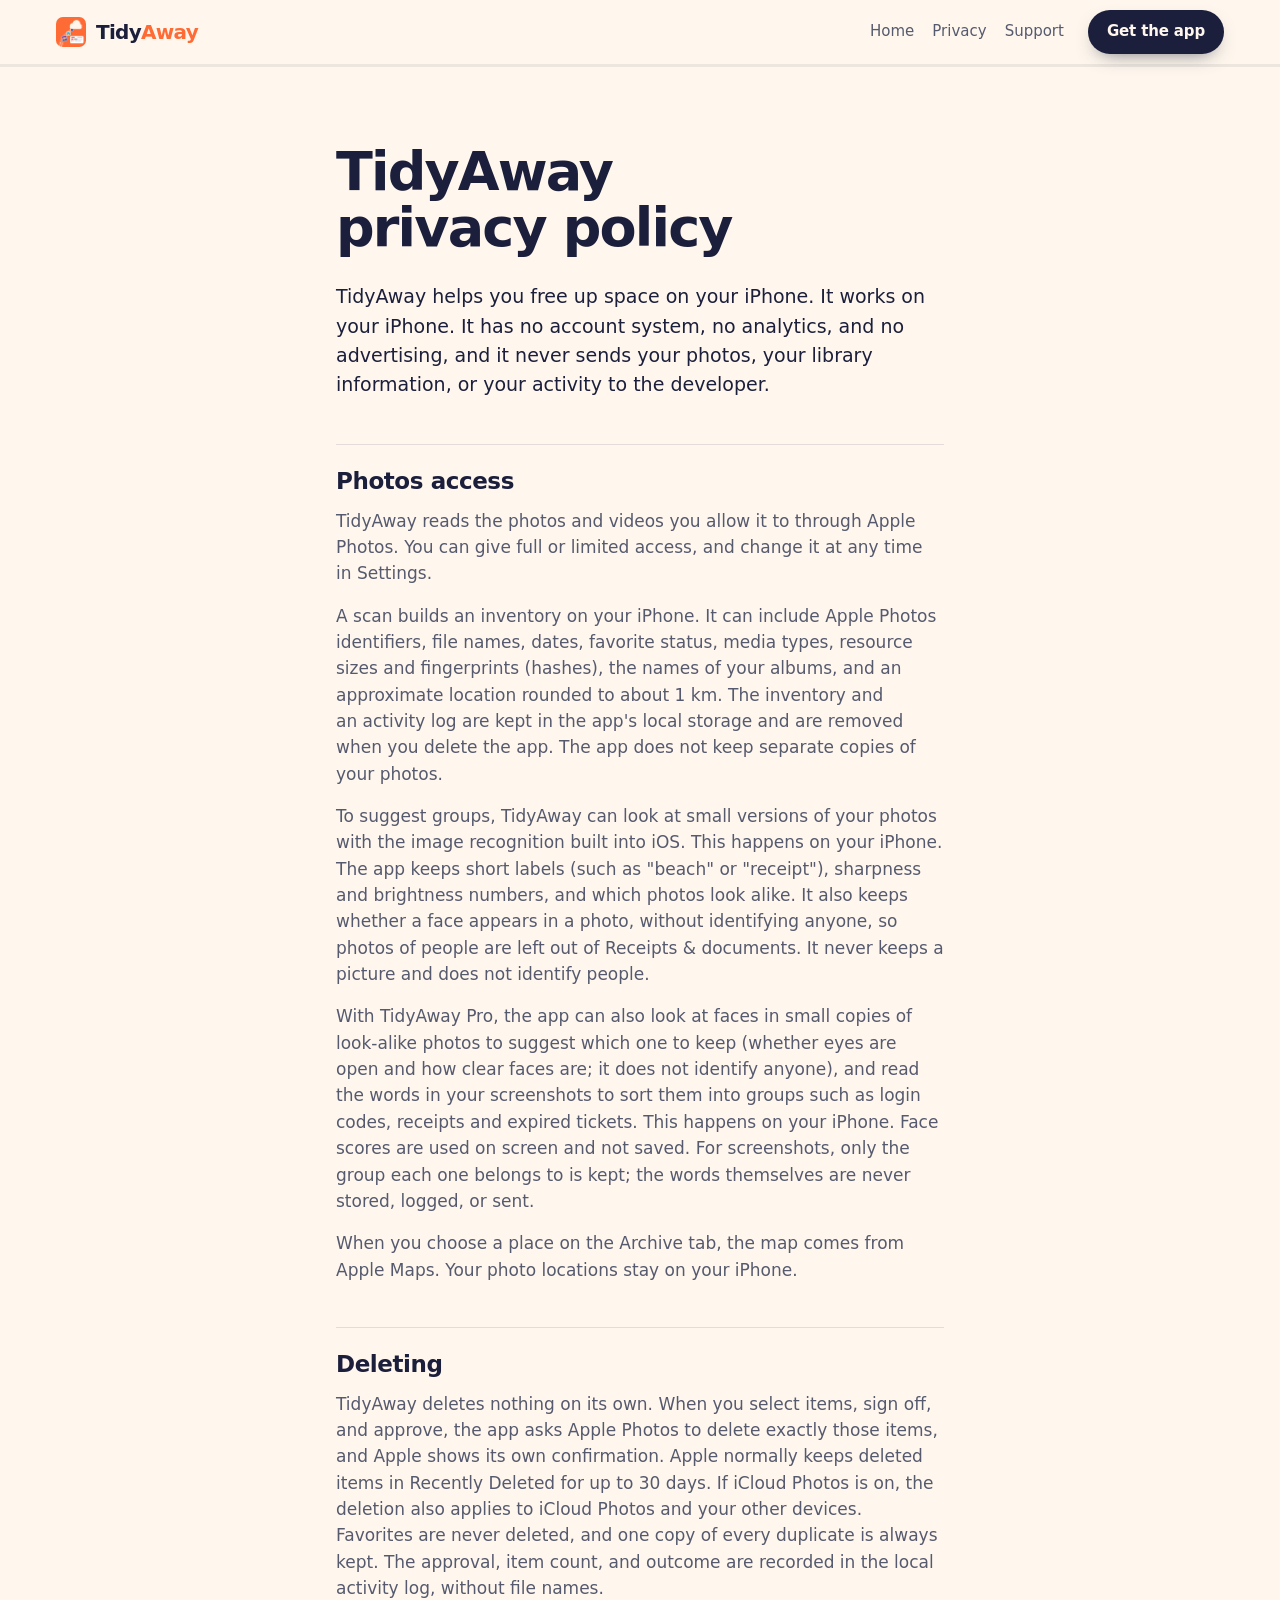
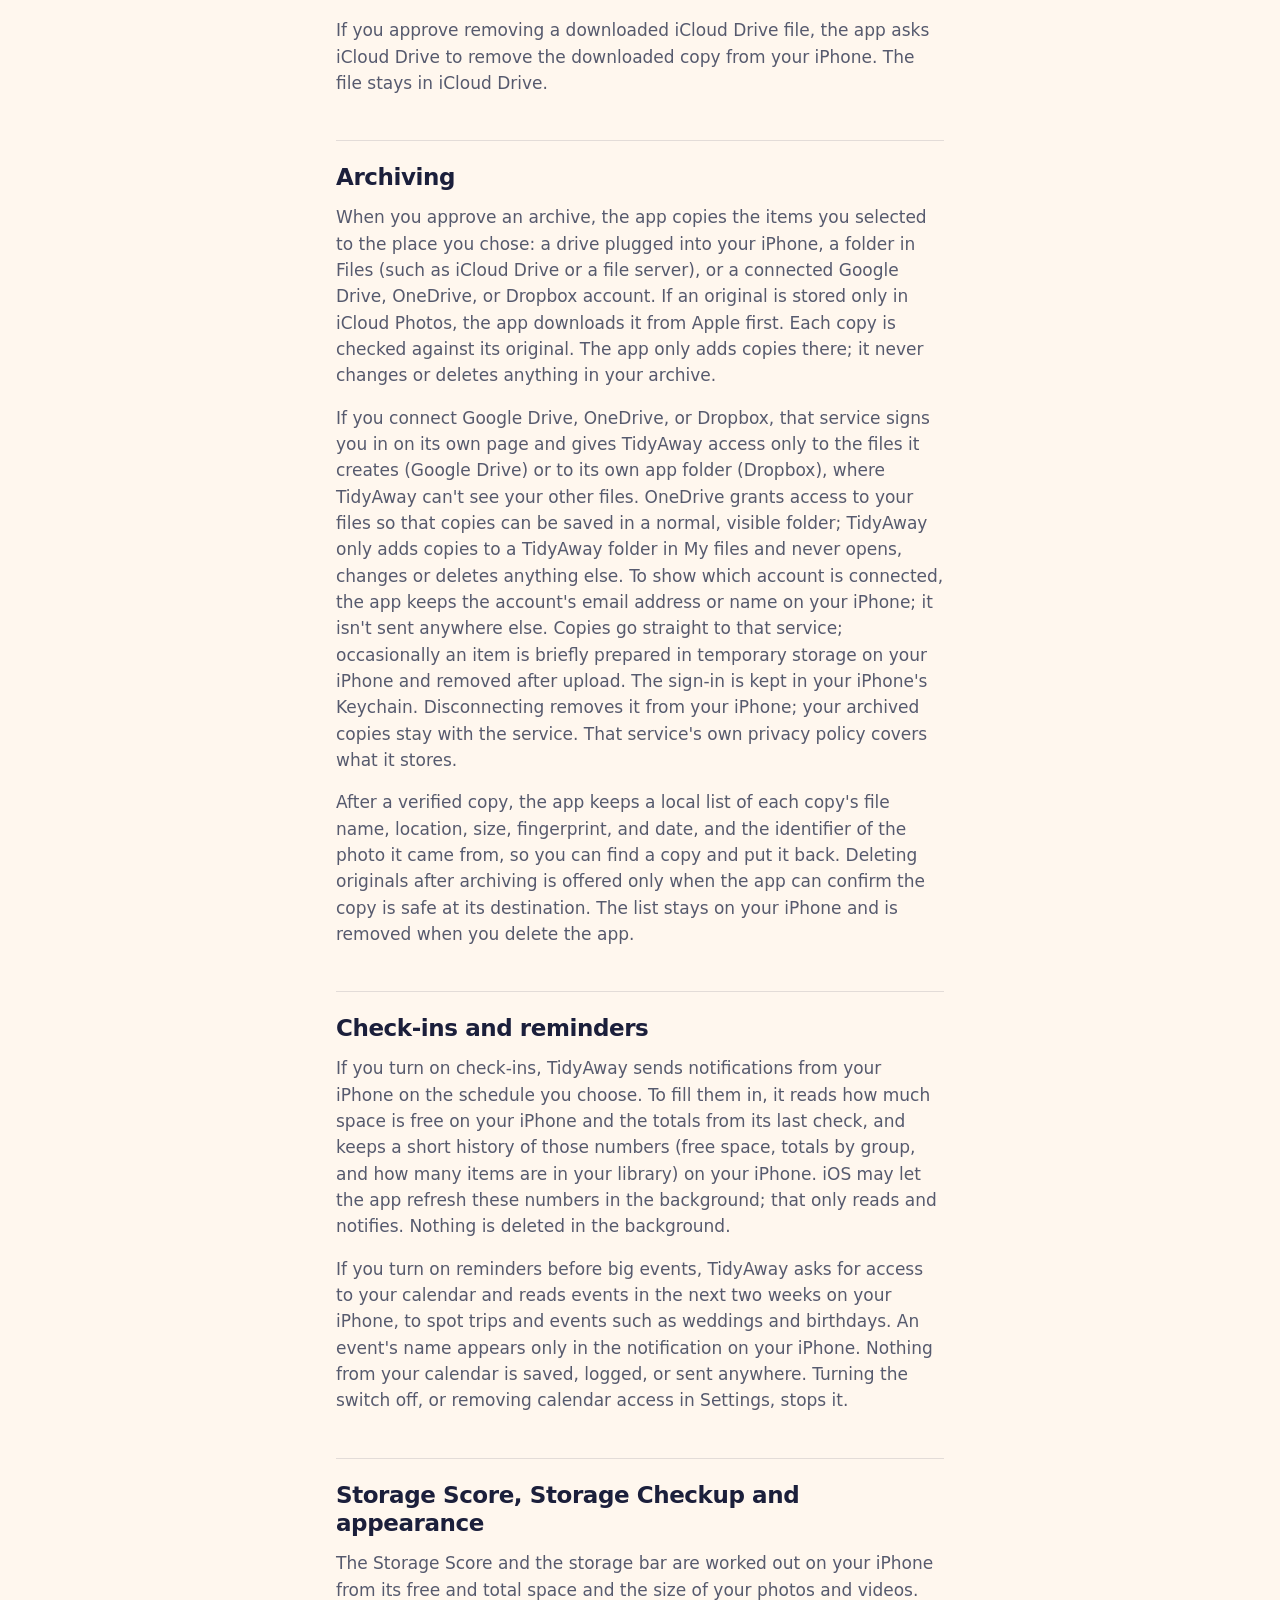
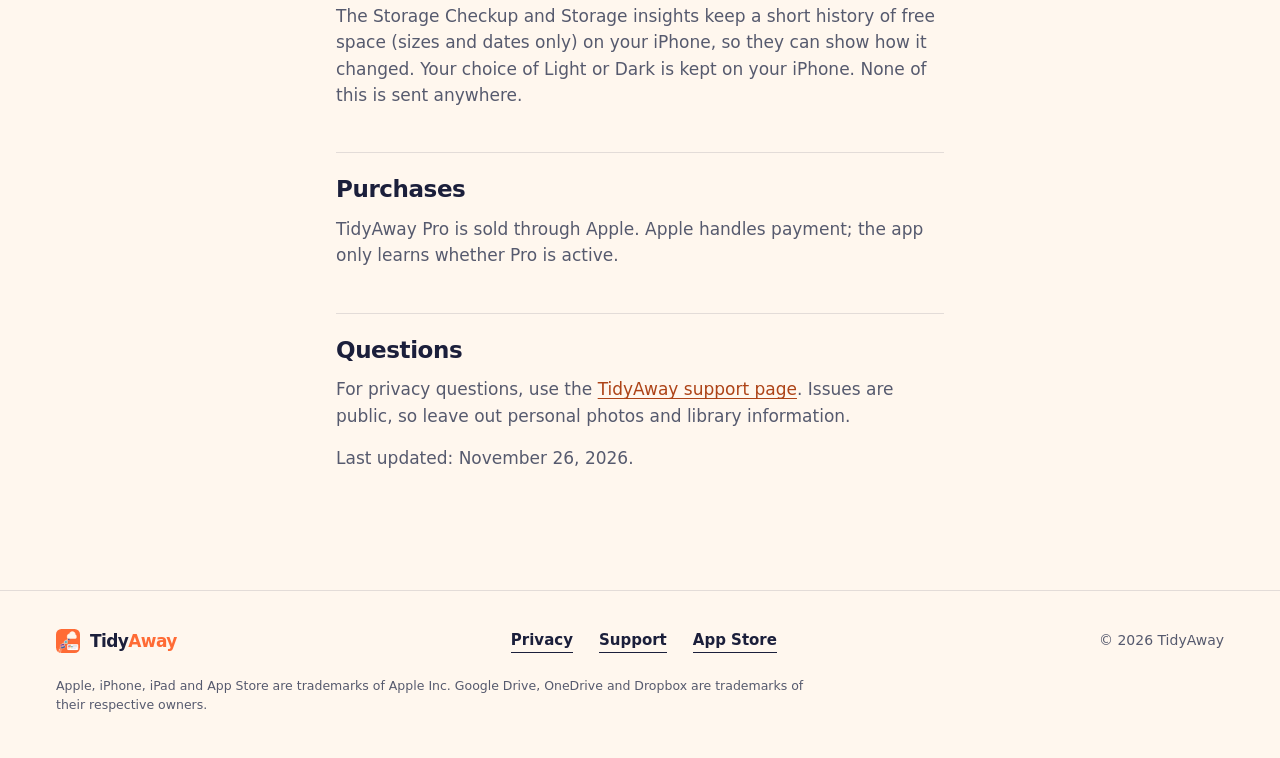
==== commit 58c0e2e4: "Privacy policy: match TidyAway 1.0.1 (check-ins, calendar, Storage Score, face presence) Co-Authored" ====
--- a/privacy.html
+++ b/privacy.html
@@ -24,6 +24,12 @@
     <symbol id="i-pause" viewBox="0 0 24 24"><path d="M8.5 6v12M15.5 6v12" fill="none" stroke="currentColor" stroke-width="2.6" stroke-linecap="round"/></symbol>
     <symbol id="i-play" viewBox="0 0 24 24"><path d="M8 5.5v13l10.5-6.5z" fill="currentColor" stroke="currentColor" stroke-width="1.5" stroke-linejoin="round"/></symbol>
     <symbol id="i-menu" viewBox="0 0 24 24"><path d="M4 8h16M4 16h16" fill="none" stroke="currentColor" stroke-width="2" stroke-linecap="round"/></symbol>
+    <symbol id="i-chev" viewBox="0 0 24 24"><path d="M9 5l7 7-7 7" fill="none" stroke="currentColor" stroke-width="2.2" stroke-linecap="round" stroke-linejoin="round"/></symbol>
+    <symbol id="i-close" viewBox="0 0 24 24"><path d="M6 6l12 12M18 6L6 18" fill="none" stroke="currentColor" stroke-width="2.2" stroke-linecap="round"/></symbol>
+    <symbol id="i-home" viewBox="0 0 24 24"><path d="M4 11l8-6.5 8 6.5v8a1.5 1.5 0 0 1-1.5 1.5H14v-5.5h-4V20.5H5.5A1.5 1.5 0 0 1 4 19z" fill="none" stroke="currentColor" stroke-width="1.8" stroke-linejoin="round"/></symbol>
+    <symbol id="i-shield" viewBox="0 0 24 24"><g fill="none" stroke="currentColor" stroke-width="1.8" stroke-linecap="round" stroke-linejoin="round"><path d="M12 3l7.5 2.8v5.4c0 4.4-3 8-7.5 9.8-4.5-1.8-7.5-5.4-7.5-9.8V5.8z"/><path d="M8.6 12l2.4 2.4 4.4-4.6"/></g></symbol>
+    <symbol id="i-ask" viewBox="0 0 24 24"><g fill="none" stroke="currentColor" stroke-width="1.8" stroke-linecap="round" stroke-linejoin="round"><path d="M4 6.5A2.5 2.5 0 0 1 6.5 4h11A2.5 2.5 0 0 1 20 6.5v8a2.5 2.5 0 0 1-2.5 2.5H11l-4.5 3.5V17A2.5 2.5 0 0 1 4 14.5z"/><path d="M9.9 8.9a2.2 2.2 0 1 1 3.2 2c-.7.4-1.1.8-1.1 1.6M12 14.6v.01"/></g></symbol>
+    <symbol id="i-get" viewBox="0 0 24 24"><g fill="none" stroke="currentColor" stroke-width="1.8" stroke-linecap="round" stroke-linejoin="round"><path d="M12 4v11M7.5 10.5L12 15l4.5-4.5"/><path d="M5 19.5h14"/></g></symbol>
     <symbol id="i-drive" viewBox="0 0 24 24"><g fill="none" stroke="currentColor" stroke-width="1.7" stroke-linecap="round" stroke-linejoin="round"><rect x="6" y="8" width="12" height="13" rx="2.5"/><path d="M9 8V3.5h6V8M11 5.5v.01M13 5.5v.01"/></g></symbol>
     <symbol id="i-folder" viewBox="0 0 24 24"><path d="M3.5 7.5A2 2 0 0 1 5.5 5.5h3.7l2 2.3h7.3a2 2 0 0 1 2 2V17a2 2 0 0 1-2 2h-13a2 2 0 0 1-2-2z" fill="none" stroke="currentColor" stroke-width="1.7" stroke-linejoin="round"/></symbol>
     <symbol id="i-cloud" viewBox="0 0 24 24"><path d="M7.5 18.5a4 4 0 0 1-.6-7.96 5.5 5.5 0 0 1 10.6 1.16A3.5 3.5 0 0 1 17 18.5z" fill="none" stroke="currentColor" stroke-width="1.7" stroke-linejoin="round"/></symbol>
@@ -54,7 +60,8 @@
 <h2>Photos access</h2>
 <p>TidyAway reads the photos and videos you allow it to through Apple Photos. You can give full or limited access, and change it at any time in Settings.</p>
 <p>A scan builds an inventory on your iPhone. It can include Apple Photos identifiers, file names, dates, favorite status, media types, resource sizes and fingerprints (hashes), the names of your albums, and an approximate location rounded to about 1 km. The inventory and an activity log are kept in the app's local storage and are removed when you delete the app. The app does not keep separate copies of your photos.</p>
-<p>To suggest groups, TidyAway can look at small versions of your photos with the image recognition built into iOS. This happens on your iPhone. The app keeps short labels (such as "beach" or "receipt"), sharpness and brightness numbers, and which photos look alike. It never keeps a picture and does not identify people.</p>
+<p>To suggest groups, TidyAway can look at small versions of your photos with the image recognition built into iOS. This happens on your iPhone. The app keeps short labels (such as "beach" or "receipt"), sharpness and brightness numbers, and which photos look alike. It also keeps whether a face appears in a photo, without identifying anyone, so photos of people are left out of Receipts &amp; documents. It never keeps a picture and does not identify people.</p>
+<p>With TidyAway Pro, the app can also look at faces in small copies of look-alike photos to suggest which one to keep (whether eyes are open and how clear faces are; it does not identify anyone), and read the words in your screenshots to sort them into groups such as login codes, receipts and expired tickets. This happens on your iPhone. Face scores are used on screen and not saved. For screenshots, only the group each one belongs to is kept; the words themselves are never stored, logged, or sent.</p>
 <p>When you choose a place on the Archive tab, the map comes from Apple Maps. Your photo locations stay on your iPhone.</p>
 <h2>Deleting</h2>
 <p>TidyAway deletes nothing on its own. When you select items, sign off, and approve, the app asks Apple Photos to delete exactly those items, and Apple shows its own confirmation. Apple normally keeps deleted items in Recently Deleted for up to 30 days. If iCloud Photos is on, the deletion also applies to iCloud Photos and your other devices. Favorites are never deleted, and one copy of every duplicate is always kept. The approval, item count, and outcome are recorded in the local activity log, without file names.</p>
@@ -63,11 +70,16 @@
 <p>When you approve an archive, the app copies the items you selected to the place you chose: a drive plugged into your iPhone, a folder in Files (such as iCloud Drive or a file server), or a connected Google Drive, OneDrive, or Dropbox account. If an original is stored only in iCloud Photos, the app downloads it from Apple first. Each copy is checked against its original. The app only adds copies there; it never changes or deletes anything in your archive.</p>
 <p>If you connect Google Drive, OneDrive, or Dropbox, that service signs you in on its own page and gives TidyAway access only to the files it creates (Google Drive) or to its own app folder (Dropbox), where TidyAway can't see your other files. OneDrive grants access to your files so that copies can be saved in a normal, visible folder; TidyAway only adds copies to a TidyAway folder in My files and never opens, changes or deletes anything else. To show which account is connected, the app keeps the account's email address or name on your iPhone; it isn't sent anywhere else. Copies go straight to that service; occasionally an item is briefly prepared in temporary storage on your iPhone and removed after upload. The sign-in is kept in your iPhone's Keychain. Disconnecting removes it from your iPhone; your archived copies stay with the service. That service's own privacy policy covers what it stores.</p>
 <p>After a verified copy, the app keeps a local list of each copy's file name, location, size, fingerprint, and date, and the identifier of the photo it came from, so you can find a copy and put it back. Deleting originals after archiving is offered only when the app can confirm the copy is safe at its destination. The list stays on your iPhone and is removed when you delete the app.</p>
+<h2>Check-ins and reminders</h2>
+<p>If you turn on check-ins, TidyAway sends notifications from your iPhone on the schedule you choose. To fill them in, it reads how much space is free on your iPhone and the totals from its last check, and keeps a short history of those numbers (free space, totals by group, and how many items are in your library) on your iPhone. iOS may let the app refresh these numbers in the background; that only reads and notifies. Nothing is deleted in the background.</p>
+<p>If you turn on reminders before big events, TidyAway asks for access to your calendar and reads events in the next two weeks on your iPhone, to spot trips and events such as weddings and birthdays. An event's name appears only in the notification on your iPhone. Nothing from your calendar is saved, logged, or sent anywhere. Turning the switch off, or removing calendar access in Settings, stops it.</p>
+<h2>Storage Score, Storage Checkup and appearance</h2>
+<p>The Storage Score and the storage bar are worked out on your iPhone from its free and total space and the size of your photos and videos. The Storage Checkup and Storage insights keep a short history of free space (sizes and dates only) on your iPhone, so they can show how it changed. Your choice of Light or Dark is kept on your iPhone. None of this is sent anywhere.</p>
 <h2>Purchases</h2>
 <p>TidyAway Pro is sold through Apple. Apple handles payment; the app only learns whether Pro is active.</p>
 <h2>Questions</h2>
 <p>For privacy questions, use the <a href="https://github.com/bienyam/SmartPhotoVault/issues">TidyAway support page</a>. Issues are public, so leave out personal photos and library information.</p>
-<p>Last updated: November 23, 2026.</p>
+<p>Last updated: November 26, 2026.</p>
 </main>
 <footer class="foot">
   <div class="wrap">
--- a/css/site.css
+++ b/css/site.css
@@ -302,38 +302,6 @@
 .status { font-size: 15px; line-height: 1.45; color: var(--ink); min-height: 2.9em; }
 .status b { font-weight: 650; }
 .status .good { color: var(--safe); }
-
-/* ---------- moments ---------- */
-.rail-ctl { display: flex; align-items: center; gap: 10px; flex: none; }
-.rail-ctl__n { font: 500 13px/1 var(--mono); color: var(--ink-2); margin-right: 8px; }
-.viewer { position: relative; aspect-ratio: 2 / 1; border-radius: 40px; overflow: hidden; background: #15130F; color: #fff; box-shadow: var(--shadow-lg); isolation: isolate; touch-action: pan-y; }
-.viewer:focus-visible { outline-offset: 5px; border-radius: 40px; }
-.viewer__slide { position: absolute; inset: 0; opacity: 0; visibility: hidden; transition: opacity .9s var(--ease), visibility .9s; }
-.viewer__slide.is-on { opacity: 1; visibility: visible; }
-.viewer__pan { position: absolute; inset: -3%; transform: translate3d(calc(var(--mx, 0) * -14px), calc(var(--my, 0) * -10px), 0); transition: transform .7s var(--ease); will-change: transform; }
-.viewer__slide img { width: 100%; height: 100%; max-width: none; object-fit: cover; object-position: var(--pos, 50% 50%); transform: scale(1.08); transition: transform 7s cubic-bezier(.2, .6, .3, 1); }
-.viewer__slide.is-on img { transform: none; }
-.viewer::after { content: ""; position: absolute; inset: 0; pointer-events: none; background: linear-gradient(180deg, rgba(0, 0, 0, .34), transparent 30%), linear-gradient(70deg, rgba(0, 0, 0, .78) 0%, rgba(0, 0, 0, .34) 38%, transparent 62%); }
-.note { position: absolute; z-index: 2; left: 28px; top: 28px; width: min(320px, calc(100% - 56px)); display: flex; gap: 11px; align-items: center; padding: 12px 14px; border-radius: 20px; background: rgba(30, 30, 34, .72); -webkit-backdrop-filter: blur(14px) saturate(1.4); backdrop-filter: blur(14px) saturate(1.4);
-  transform: translateY(-160%); opacity: 0; }
-.note.is-on { transform: none; opacity: 1; transition: transform .75s cubic-bezier(.2, 1.25, .3, 1) .45s, opacity .4s .45s; }
-.note__ic { flex: none; width: 36px; height: 36px; border-radius: 9px; background: linear-gradient(#A3A3A8, #7C7C82); display: grid; place-items: center; }
-.note__ic i { width: 20px; height: 6px; border-radius: 3px; background: #fff; box-shadow: inset -3px 0 0 #8E8E93, inset -4px 0 0 #fff; }
-.note b { display: block; font-size: 14.5px; line-height: 1.25; font-weight: 650; }
-.note small { font-size: 13px; color: #E6E1DD; }
-.viewer__cap { position: absolute; z-index: 2; left: clamp(22px, 4vw, 52px); right: 22px; bottom: clamp(22px, 4vw, 48px); max-width: 15em; font-size: clamp(27px, 3.9vw, 50px); }
-.viewer__k { font: 600 12px/1 var(--mono); letter-spacing: .1em; text-transform: uppercase; color: #FFD7BC; display: block; margin-bottom: 14px; }
-.viewer__cap strong { display: block; font-size: 1em; line-height: 1.04; letter-spacing: -.032em; font-weight: 700; text-wrap: balance; }
-.viewer__cap.swap strong, .viewer__cap.swap .viewer__k { animation: rise .7s var(--ease) both; }
-.viewer__cap.swap strong { animation-delay: .08s; }
-.thumbs { display: grid; grid-template-columns: repeat(6, 1fr); gap: 12px; margin-top: 16px; }
-.tthumb { position: relative; border: 0; padding: 0; background: none; text-align: left; font-size: 13.5px; font-weight: 600; color: var(--ink-2); transition: color .25s; }
-.tthumb span { display: block; aspect-ratio: 3 / 2; border-radius: 14px; background: var(--surface) center / cover no-repeat; margin-bottom: 9px; opacity: .62; transition: opacity .3s, transform .35s var(--ease), box-shadow .3s; }
-.tthumb:hover span { opacity: 1; transform: translateY(-3px); }
-.tthumb:active span { transform: scale(.97); }
-.tthumb[aria-pressed="true"] { color: var(--ink); }
-.tthumb[aria-pressed="true"] span { opacity: 1; box-shadow: 0 0 0 2px var(--bg), 0 0 0 4px var(--accent); }
-.aside { font-size: clamp(20px, 2.1vw, 26px); line-height: 1.32; letter-spacing: -.018em; font-weight: 500; max-width: 25em; margin-top: clamp(36px, 5vw, 60px); text-wrap: balance; }
 
 /* ---------- split layout ---------- */
 .split { display: grid; grid-template-columns: minmax(0, 5fr) minmax(0, 7fr); gap: clamp(32px, 6vw, 88px); align-items: center; }
@@ -760,3 +728,175 @@
 .nav__links--doc { display: flex !important; position: static !important; flex-direction: row !important; gap: 18px !important; padding: 0 !important; border: 0 !important; box-shadow: none !important; background: none !important; }
 .nav__links--doc a { min-height: 44px !important; display: inline-flex !important; align-items: center; font-size: 15px !important; border: 0 !important; }
 @media (max-width: 560px) { .nav--doc .btn--sm { display: none; } }
+
+/* ---------- round 3: photographs where they tell the story ---------- */
+.moment { position: relative; isolation: isolate; overflow: hidden; margin-top: clamp(56px, 8vw, 104px); min-height: clamp(460px, 74vh, 760px); display: flex; align-items: flex-end; color: #fff; background: #0E1422; }
+.moment__img, .turn__img { position: absolute; inset: 0; z-index: -2; }
+.moment__img img, .turn__img img { width: 100%; height: 100%; max-width: none; object-fit: cover; object-position: var(--pos, 50% 50%); }
+.moment::after { content: ""; position: absolute; inset: 0; z-index: -1; background: linear-gradient(180deg, rgba(6, 9, 18, .46) 0%, rgba(6, 9, 18, .08) 34%, rgba(6, 9, 18, .2) 52%, rgba(6, 9, 18, .88) 100%); }
+.moment__in { width: 100%; padding-top: 150px; padding-bottom: clamp(36px, 6vw, 76px); }
+.moment .kicker { color: #FFD7BC; }
+.moment .kicker span { color: #E3DEDB; border-color: rgba(255, 255, 255, .3); }
+.moment .h2 { max-width: 13em; font-size: clamp(36px, 6vw, 84px); line-height: .98; letter-spacing: -.04em; }
+.moment__line { margin-top: 20px; font-size: clamp(18px, 2vw, 24px); font-weight: 500; letter-spacing: -.012em; color: #F1ECE8; }
+.note { position: absolute; z-index: 2; top: clamp(18px, 3vw, 36px); left: max(var(--gutter), calc((100% - var(--max)) / 2)); width: min(340px, calc(100% - var(--gutter) * 2)); display: flex; gap: 11px; align-items: center; padding: 12px 14px; border-radius: 20px; background: rgba(30, 30, 34, .72); -webkit-backdrop-filter: blur(14px) saturate(1.4); backdrop-filter: blur(14px) saturate(1.4); color: #fff;
+  transform: translateY(-170%); opacity: 0; }
+.note.is-on { transform: none; opacity: 1; transition: transform .8s cubic-bezier(.2, 1.25, .3, 1) .35s, opacity .4s .35s; }
+.note__ic { flex: none; width: 36px; height: 36px; border-radius: 9px; background: linear-gradient(#A3A3A8, #7C7C82); display: grid; place-items: center; }
+.note__ic i { width: 20px; height: 6px; border-radius: 3px; background: #fff; box-shadow: inset -3px 0 0 #8E8E93, inset -4px 0 0 #fff; }
+.note b { display: block; font-size: 14.5px; line-height: 1.25; font-weight: 650; }
+.note small { font-size: 13px; color: #E6E1DD; }
+.no-js .note { transform: none; opacity: 1; }
+
+.turn { padding: 0 0 clamp(76px, 9vw, 128px); }
+.turn__card { position: relative; isolation: isolate; overflow: hidden; border-radius: 40px; min-height: clamp(380px, 46vw, 560px); display: flex; align-items: flex-end; color: #fff; background: #3A332C; box-shadow: var(--shadow-lg); }
+.turn__card::after { content: ""; position: absolute; inset: 0; z-index: -1; background: linear-gradient(75deg, rgba(20, 14, 10, .86) 0%, rgba(20, 14, 10, .6) 34%, rgba(20, 14, 10, .06) 62%), linear-gradient(180deg, transparent 50%, rgba(20, 14, 10, .5)); }
+.turn__cap { padding: clamp(24px, 5vw, 60px); max-width: 560px; }
+.turn__h { font-size: clamp(30px, 4.2vw, 54px); line-height: 1.02; letter-spacing: -.034em; font-weight: 700; text-wrap: balance; }
+.turn__p { margin-top: 18px; font-size: clamp(17px, 1.6vw, 20px); line-height: 1.45; color: #F1ECE8; text-wrap: balance; }
+
+/* Apple's badge: black in both modes, never recolored; 52px tall (min 40), clear space a quarter of its height */
+.store__white { display: none !important; }
+.store__black, .poster .store__black { display: block !important; }
+.store--badge { line-height: 0; }
+
+/* ---------- phone app chrome (shown at 820px and below) ---------- */
+html { -webkit-tap-highlight-color: transparent; }
+a, button, input, label, [role="button"] { touch-action: manipulation; }
+.tabbar, .more, .brand__sub, .nav__get-short { display: none; }
+.sheet[hidden] { display: none; }
+.sheet { position: fixed; inset: 0; z-index: 90; display: flex; align-items: flex-end; justify-content: center; }
+.sheet__scrim { position: absolute; inset: 0; background: rgba(8, 8, 14, .5); animation: fade .25s both; }
+.sheet__panel { position: relative; width: min(720px, 100%); max-height: 92dvh; display: flex; flex-direction: column; background: var(--bg); color: var(--ink); border-radius: 22px 22px 0 0; box-shadow: 0 -20px 60px rgba(0, 0, 0, .35); transform: translateY(var(--drag, 0px)); animation: sheet-up .38s cubic-bezier(.2, .9, .25, 1) both; outline: none; }
+.sheet.is-closing .sheet__panel { animation: sheet-down .26s cubic-bezier(.4, 0, 1, 1) both; }
+.sheet.is-closing .sheet__scrim { animation: fade .26s reverse both; }
+.sheet.is-dragging .sheet__panel { animation: none; transition: none; }
+@keyframes sheet-up { from { transform: translateY(100%); } }
+@keyframes sheet-down { to { transform: translateY(100%); } }
+.sheet__top { position: relative; flex: none; display: flex; align-items: center; justify-content: center; min-height: 58px; padding: 14px 60px 6px; border-bottom: 1px solid var(--line); touch-action: none; cursor: grab; }
+.sheet__handle { position: absolute; top: 7px; left: 50%; width: 38px; height: 5px; margin-left: -19px; border-radius: 3px; background: color-mix(in srgb, var(--ink) 26%, transparent); }
+.sheet__title { font-size: 16px; font-weight: 650; }
+.sheet__close { position: absolute; right: 8px; top: 9px; width: 44px; height: 44px; border-radius: 50%; border: 0; background: transparent; display: grid; place-items: center; color: var(--ink); }
+.sheet__close::before { content: ""; position: absolute; inset: 7px; border-radius: 50%; background: var(--line); z-index: -1; transition: transform .15s; }
+.sheet__close { isolation: isolate; }
+.sheet__close:active::before { transform: scale(.88); }
+.sheet__close .ico { width: 15px; height: 15px; }
+.sheet__body { overflow-y: auto; overscroll-behavior: contain; -webkit-overflow-scrolling: touch; padding: 22px max(20px, env(safe-area-inset-left)) calc(32px + env(safe-area-inset-bottom)) max(20px, env(safe-area-inset-right)); max-width: none; width: 100%; margin: 0; }
+.sheet__body h1 { font-size: 30px; margin-bottom: 18px; }
+.sheet__body h2 { font-size: 20px; margin-top: 30px; padding-top: 18px; }
+html.sheet-open { overflow: hidden; }
+
+@media (max-width: 820px) {
+  :root { --gutter: max(16px, env(safe-area-inset-left), env(safe-area-inset-right)); --tabh: calc(56px + env(safe-area-inset-bottom)); }
+  html { scroll-padding-top: calc(64px + env(safe-area-inset-top)); scroll-padding-bottom: var(--tabh); }
+  body { padding-bottom: var(--tabh); }
+
+  /* compact top bar: icon, title, Get pill */
+  .nav { padding-top: env(safe-area-inset-top); -webkit-backdrop-filter: saturate(1.8) blur(20px); backdrop-filter: saturate(1.8) blur(20px); border-bottom: 1px solid var(--line-2); }
+  .nav__row { height: 54px; gap: 10px; }
+  .nav__toggle, .nav .nav__links, .meter { display: none !important; }
+  .brand { display: grid; grid-template-columns: auto 1fr; column-gap: 10px; align-items: center; }
+  .brand img { grid-row: span 2; width: 34px; height: 34px; }
+  .brand__word { font-size: 17px; line-height: 1.1; align-self: end; }
+  .brand__sub { display: block; font-size: 12px; line-height: 1.2; color: var(--ink-2); align-self: start; }
+  .foot .brand { display: inline-flex; } .foot .brand img { width: 24px; height: 24px; }
+  .nav__get-long { display: none; }
+  .nav .nav__get { min-height: 44px; padding: 0; background: none; box-shadow: none; }   /* 44px target around a 32px pill */
+  .nav .nav__get:hover { transform: none; box-shadow: none; }
+  .nav__get-short { display: inline-flex !important; align-items: center; height: 32px; padding: 0 20px; border-radius: 99px; background: var(--surface); color: var(--accent-text); font-size: 14.5px; font-weight: 750; letter-spacing: .03em; text-transform: uppercase; transition: transform .15s var(--ease); }
+  .nav__get:active .nav__get-short { transform: scale(.94); }
+
+  /* bottom tab bar */
+  .tabbar { display: grid; grid-template-columns: repeat(5, 1fr); position: fixed; left: 0; right: 0; bottom: 0; z-index: 70; height: var(--tabh); padding: 0 max(4px, env(safe-area-inset-left)) env(safe-area-inset-bottom) max(4px, env(safe-area-inset-right)); background: var(--nav-bg); -webkit-backdrop-filter: saturate(1.8) blur(22px); backdrop-filter: saturate(1.8) blur(22px); border-top: 1px solid var(--line); }
+  .tab { display: flex; flex-direction: column; align-items: center; justify-content: center; gap: 3px; min-height: 56px; min-width: 44px; font-size: 10.5px; font-weight: 600; letter-spacing: .01em; color: var(--ink-2); text-decoration: none; transition: color .2s, transform .15s var(--ease); }
+  .tab .ico { width: 25px; height: 25px; transition: transform .3s cubic-bezier(.3, 1.6, .5, 1); }
+  .tab[aria-current] { color: var(--accent-text); }
+  .tab[aria-current] .ico { transform: translateY(-1px) scale(1.06); }
+  .tab:active { transform: scale(.92); }
+  .tab:focus-visible { outline-offset: -4px; border-radius: 12px; }
+  .tab--get { color: var(--ink); }
+
+  /* type and rhythm sized for a phone */
+  .sec, .band { padding: 52px 0; }
+  .sec__head { margin-bottom: 26px; }
+  .h2 { font-size: clamp(30px, 8.4vw, 40px); letter-spacing: -.03em; }
+  .kicker { margin-bottom: 14px; }
+  .hero { padding-top: 18px; }
+  .card { border-radius: 22px; }
+  .panel, .poster, .turn__card { border-radius: 24px; }
+  .moment { margin-top: 44px; min-height: min(78vh, 600px); }
+  .moment .h2 { font-size: clamp(34px, 10vw, 46px); }
+  .moment__in { padding-bottom: 32px; }
+  .turn { padding-bottom: 52px; }
+  .turn__card { min-height: 440px; }
+  .turn__card::after { background: linear-gradient(180deg, rgba(20, 14, 10, .05) 30%, rgba(20, 14, 10, .9) 88%); }
+  .turn__img img { object-position: 52% 30%; }
+
+  /* inset grouped lists */
+  .three, .rules, .soon, .places, .glist { display: block; margin-top: 28px; padding: 0 16px; border: 0; border-radius: 18px; background: var(--card); box-shadow: 0 0 0 1px var(--line-2); }
+  .three li, .three li + li, .rules li, .rules li + li, .soon li { padding: 16px 0; border: 0; border-radius: 0; background: none; transform: none !important; }
+  .three li + li, .rules li + li, .soon li + li { border-top: 1px solid var(--line); }
+  .three h2 { font-size: 18px; margin: 6px 0 4px; }
+  .rules li { font-size: 17px; }
+  .soon .h3 { margin: 12px 0 6px; font-size: 18px; }
+  .places { padding: 0 6px; }
+  .place { border-radius: 12px; border-bottom: 0; }
+  .place + .place { box-shadow: 0 -1px 0 var(--line); }
+  .place:has(input:checked) { padding-left: 12px; box-shadow: none; }
+  .place:active, .grow:active, .fav:active, .tthumb:active { opacity: .72; }
+  .quad { display: block; padding: 0 16px; border: 0; border-radius: 18px; background: rgba(255, 255, 255, .07); }
+  .quad li, .quad li + li { padding: 16px 0; border-left: 0; }
+  .quad li + li { border-top: 1px solid rgba(255, 255, 255, .14); }
+  .quad b { font-size: 19px; margin-bottom: 4px; }
+
+  /* More */
+  .more { display: block; padding: 8px 0 44px; }
+  .more__h { font-size: 13px; font-weight: 600; letter-spacing: .06em; text-transform: uppercase; color: var(--ink-2); padding: 0 16px; }
+  .glist { margin-top: 10px; padding: 0 0 0 16px; }
+  .glist li + li { border-top: 1px solid var(--line); }
+  .grow { display: flex; align-items: center; gap: 12px; min-height: 54px; padding-right: 14px; text-decoration: none; font-size: 17px; font-weight: 500; transition: opacity .12s; }
+  .grow__ic { width: 30px; height: 30px; border-radius: 8px; background: var(--surface); color: var(--accent-text); display: grid; place-items: center; flex: none; }
+  .grow__ic .ico { width: 18px; height: 18px; }
+  .grow__t { flex: 1; }
+  .grow__chev { width: 16px; height: 16px; color: color-mix(in srgb, var(--ink) 38%, transparent); }
+
+  .foot { padding-bottom: 28px; }
+}
+
+/* installed to the home screen: drop the browser-only furniture */
+@media (display-mode: standalone) {
+  .foot__row, .skip { display: none; }
+  .foot { border-top: 0; padding-top: 0; }
+  .meter { display: none; }
+}
+
+@media (prefers-reduced-motion: reduce) {
+  .note { transform: none; opacity: 1; }
+  .sheet__panel, .sheet__scrim { animation: none !important; }
+}
+
+.doc a.btn--ink { color: var(--bg); }
+
+/* ---------- phone QA fixes ---------- */
+.roll__empty { height: 120px; margin-top: 20px; border-radius: 14px; background: var(--bg); box-shadow: inset 0 0 0 1px var(--line-2); display: grid; place-content: center; justify-items: center; gap: 2px; animation: rise .4s var(--ease); }
+.roll__empty b { font-size: 20px; font-weight: 700; letter-spacing: -.02em; }
+.roll__empty span { font-size: 15px; color: var(--ink-2); }
+/* Recently Deleted keeps its place from the start, so nothing jumps when it fills in */
+.bin { transition: opacity .35s var(--ease); animation: none; }
+.bin.is-off { visibility: hidden; opacity: 0; }
+
+@media (max-width: 820px) {
+  .foot .brand__word { align-self: center; }
+  .three p, .rules li, .quad span, .soon p, .place__d, .grow { font-size: 17px; }
+  .chip { font-size: 16px; }
+  .checks div > span { font-size: 16px; }
+  .print__l { font-size: 15px; }
+  /* sunset poster: lighter, with the words low on the water */
+  .poster { min-height: 620px; display: flex; align-items: flex-end; padding-top: 40px; padding-bottom: 34px; }
+  .poster__img { inset: -3%; }
+  .poster__img img { object-position: 30% 46%; }
+  .poster::after { background: linear-gradient(180deg, rgba(22, 11, 5, .15) 0%, rgba(22, 11, 5, .18) 34%, rgba(22, 11, 5, .55) 62%, rgba(22, 11, 5, .55) 100%); }
+  .poster .accent { color: #FFD3B8; }
+  .poster .display--final { text-shadow: 0 1px 18px rgba(22, 11, 5, .45); }
+  .poster .fine, .poster .for { text-shadow: 0 1px 10px rgba(22, 11, 5, .6); }
+}
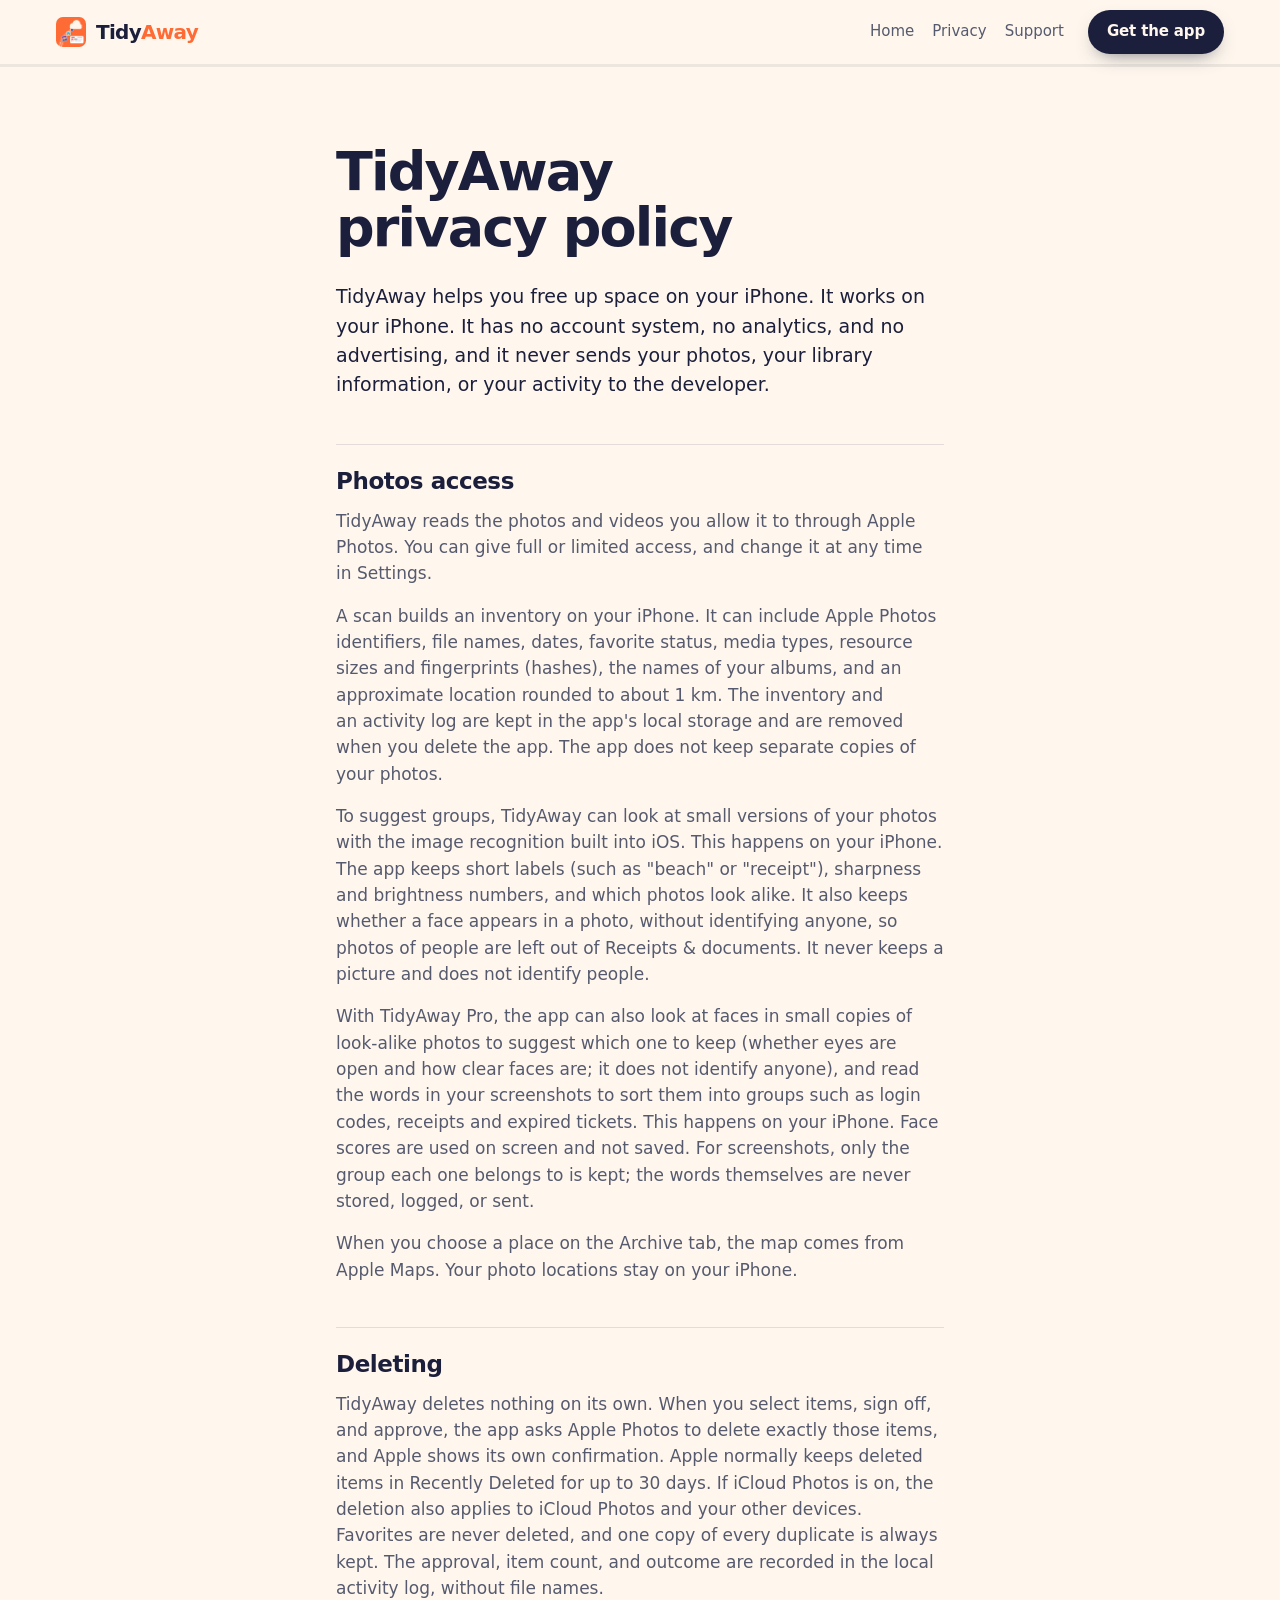
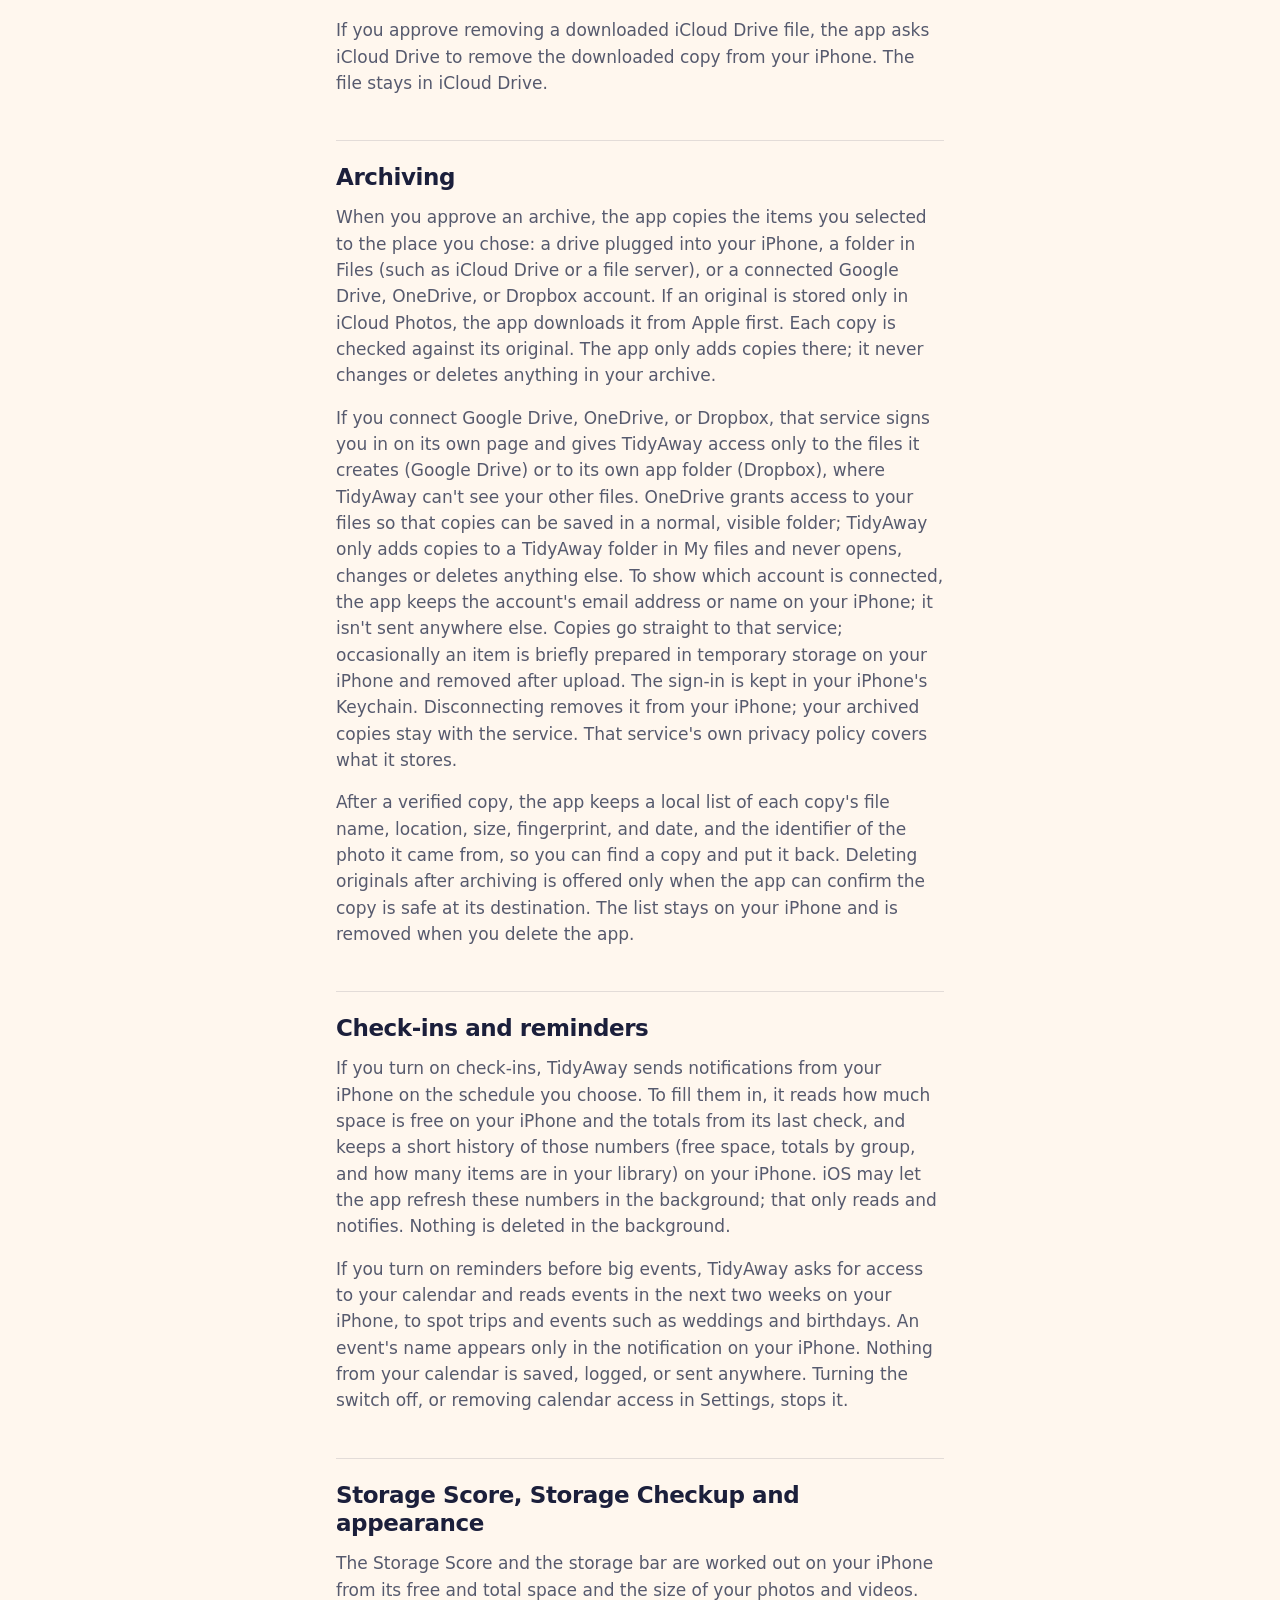
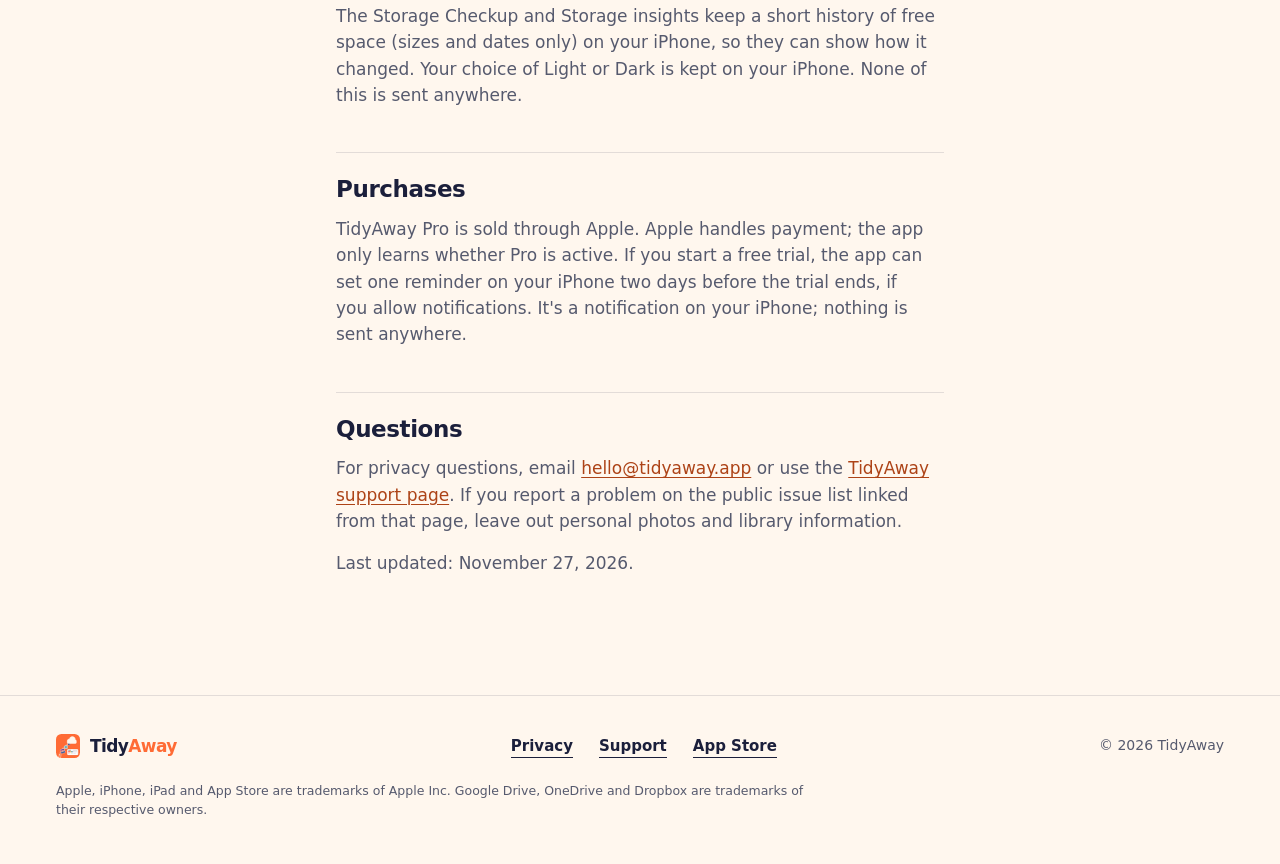
==== commit ebf64ab9: "Privacy and support pages for TidyAway 1.0.2: email contact, app FAQ - Support: hello@tidyaway.app i" ====
--- a/privacy.html
+++ b/privacy.html
@@ -76,10 +76,10 @@
 <h2>Storage Score, Storage Checkup and appearance</h2>
 <p>The Storage Score and the storage bar are worked out on your iPhone from its free and total space and the size of your photos and videos. The Storage Checkup and Storage insights keep a short history of free space (sizes and dates only) on your iPhone, so they can show how it changed. Your choice of Light or Dark is kept on your iPhone. None of this is sent anywhere.</p>
 <h2>Purchases</h2>
-<p>TidyAway Pro is sold through Apple. Apple handles payment; the app only learns whether Pro is active.</p>
+<p>TidyAway Pro is sold through Apple. Apple handles payment; the app only learns whether Pro is active. If you start a free trial, the app can set one reminder on your iPhone two days before the trial ends, if you allow notifications. It's a notification on your iPhone; nothing is sent anywhere.</p>
 <h2>Questions</h2>
-<p>For privacy questions, use the <a href="https://github.com/bienyam/SmartPhotoVault/issues">TidyAway support page</a>. Issues are public, so leave out personal photos and library information.</p>
-<p>Last updated: November 26, 2026.</p>
+<p>For privacy questions, email <a href="mailto:hello@tidyaway.app">hello@tidyaway.app</a> or use the <a href="support.html">TidyAway support page</a>. If you report a problem on the public issue list linked from that page, leave out personal photos and library information.</p>
+<p>Last updated: November 27, 2026.</p>
 </main>
 <footer class="foot">
   <div class="wrap">
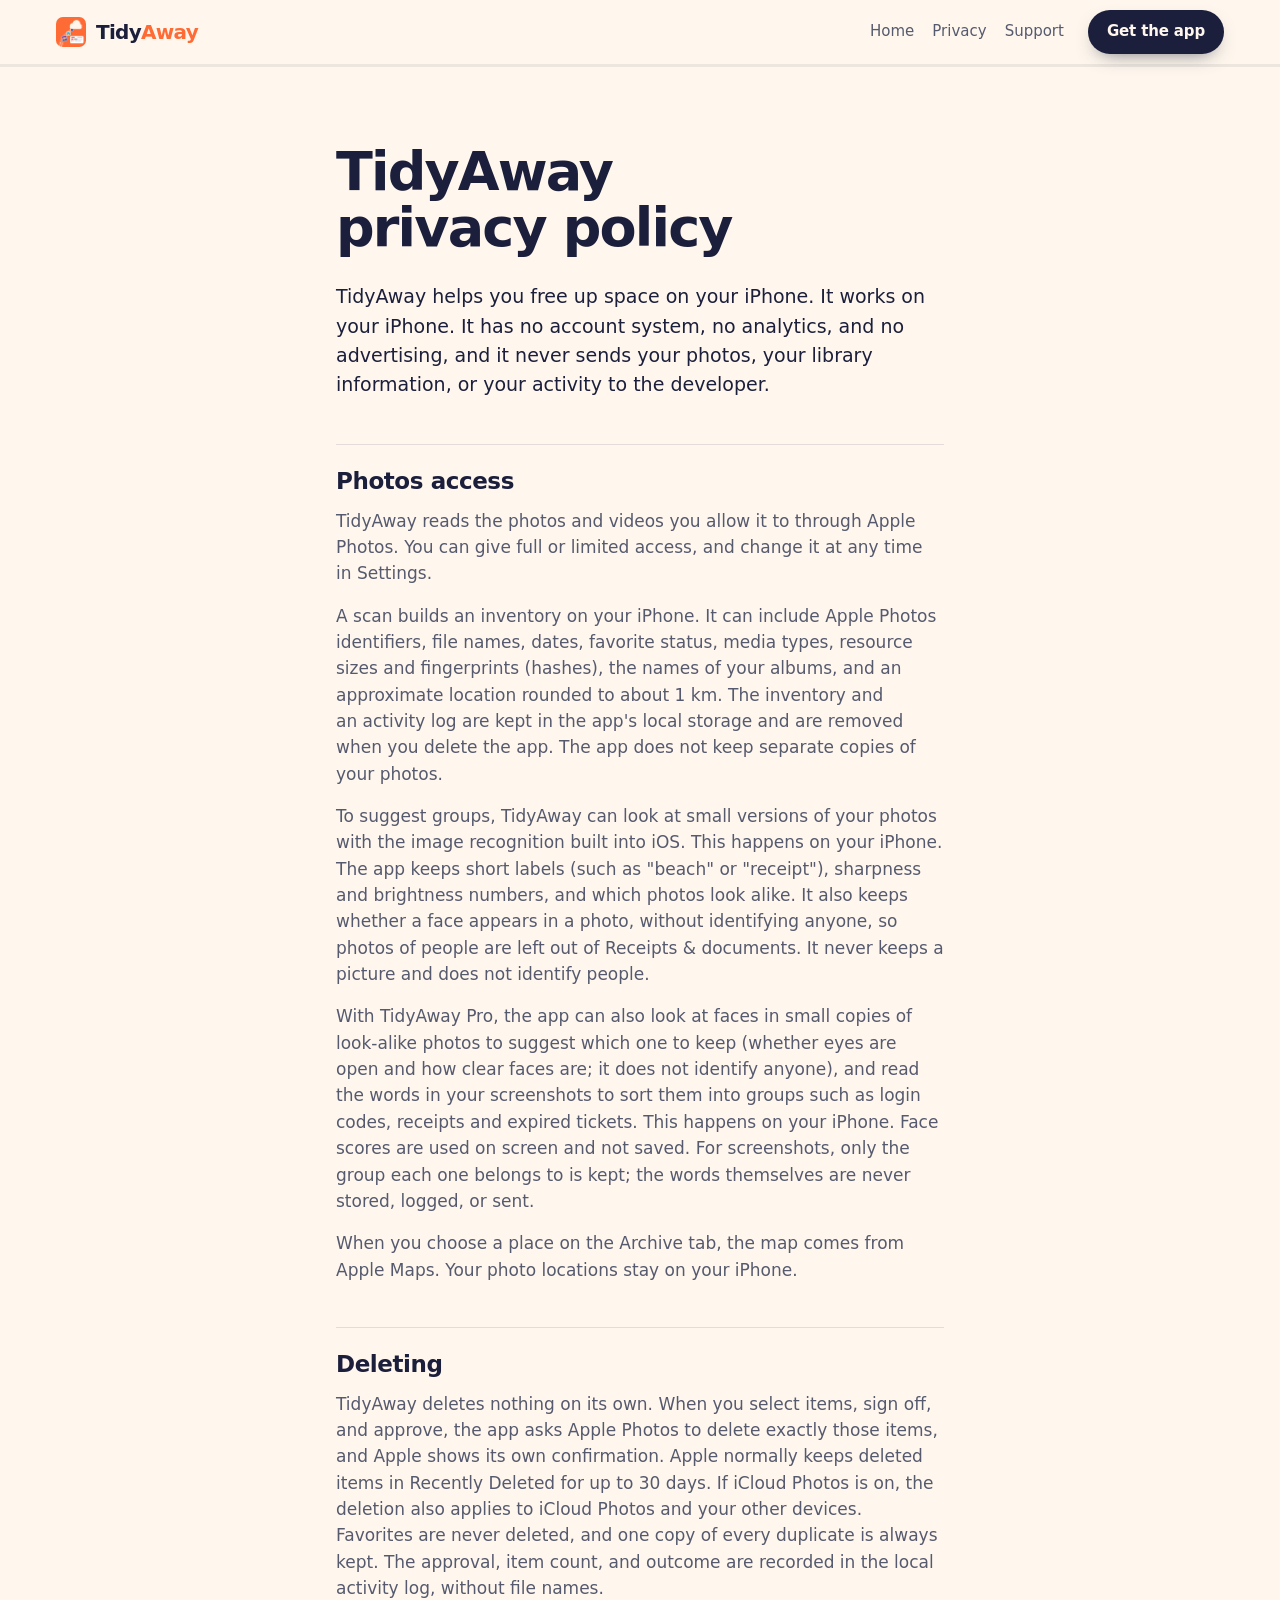
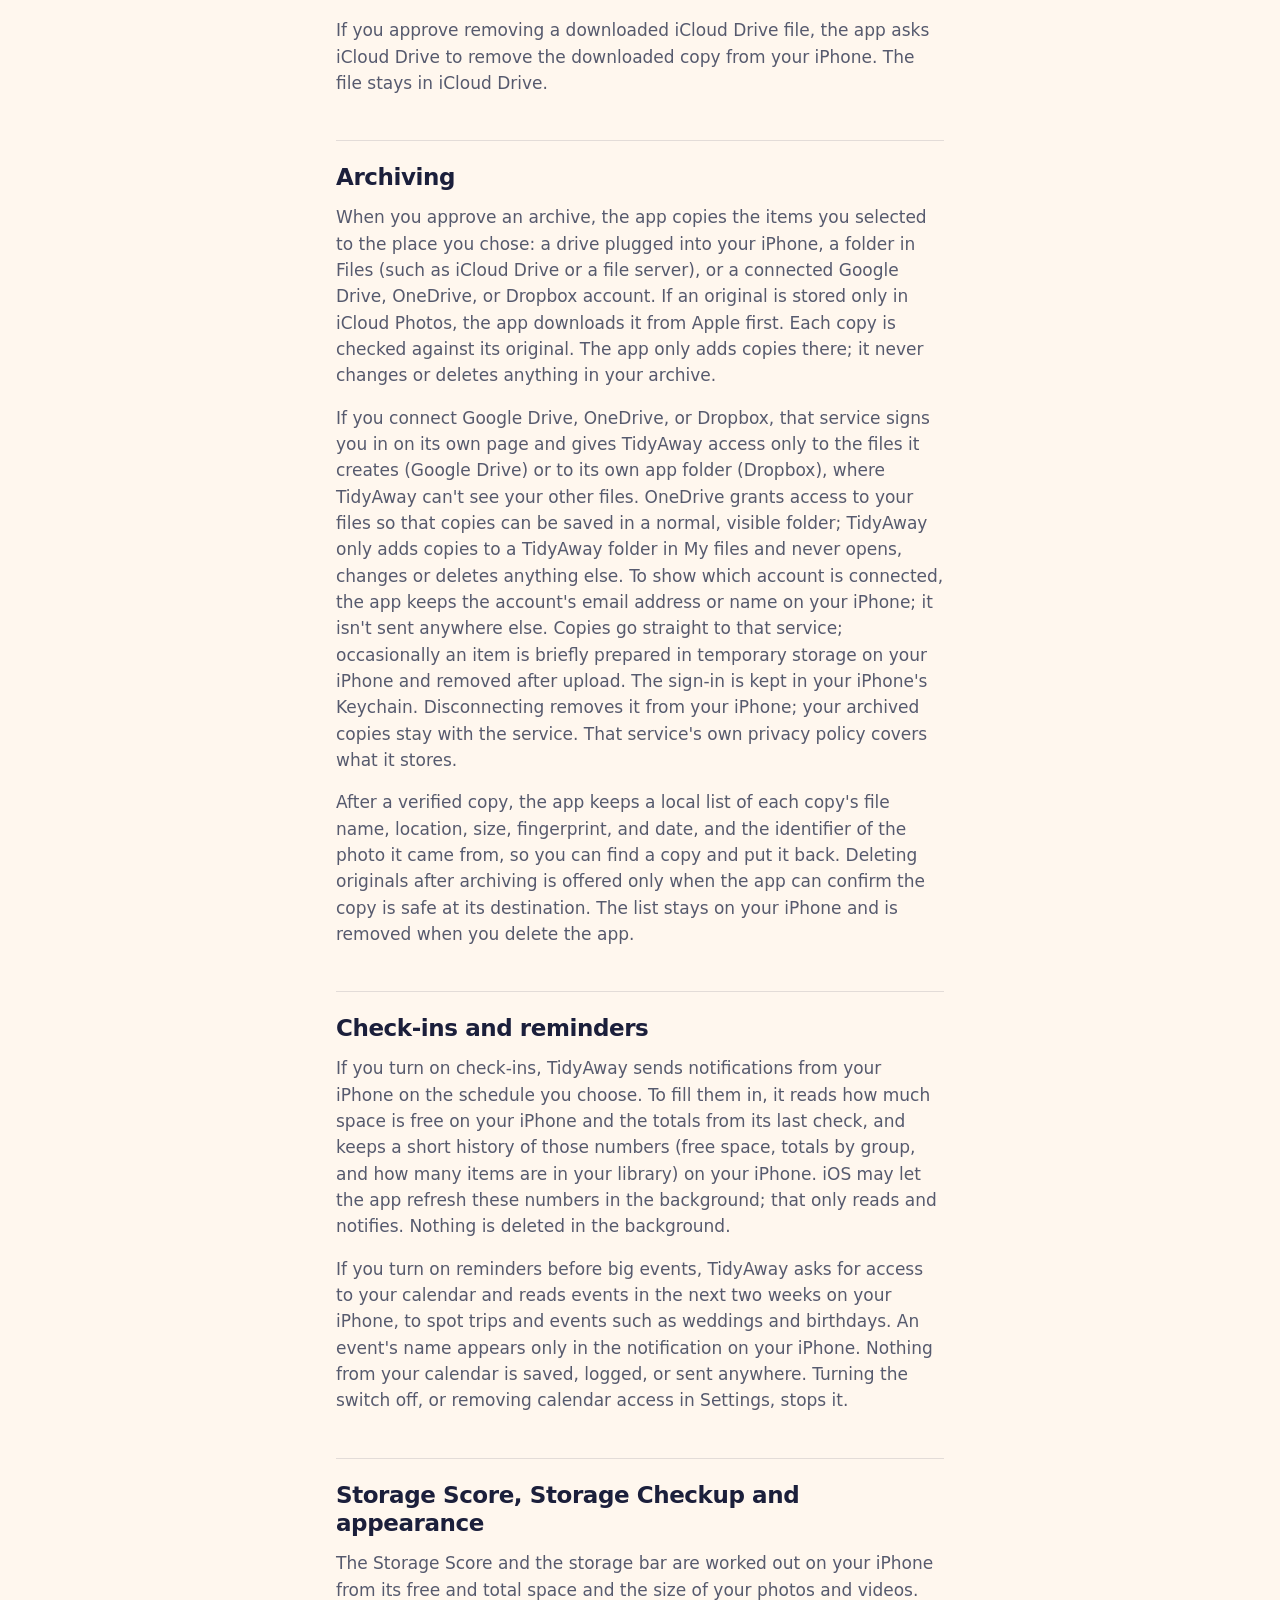
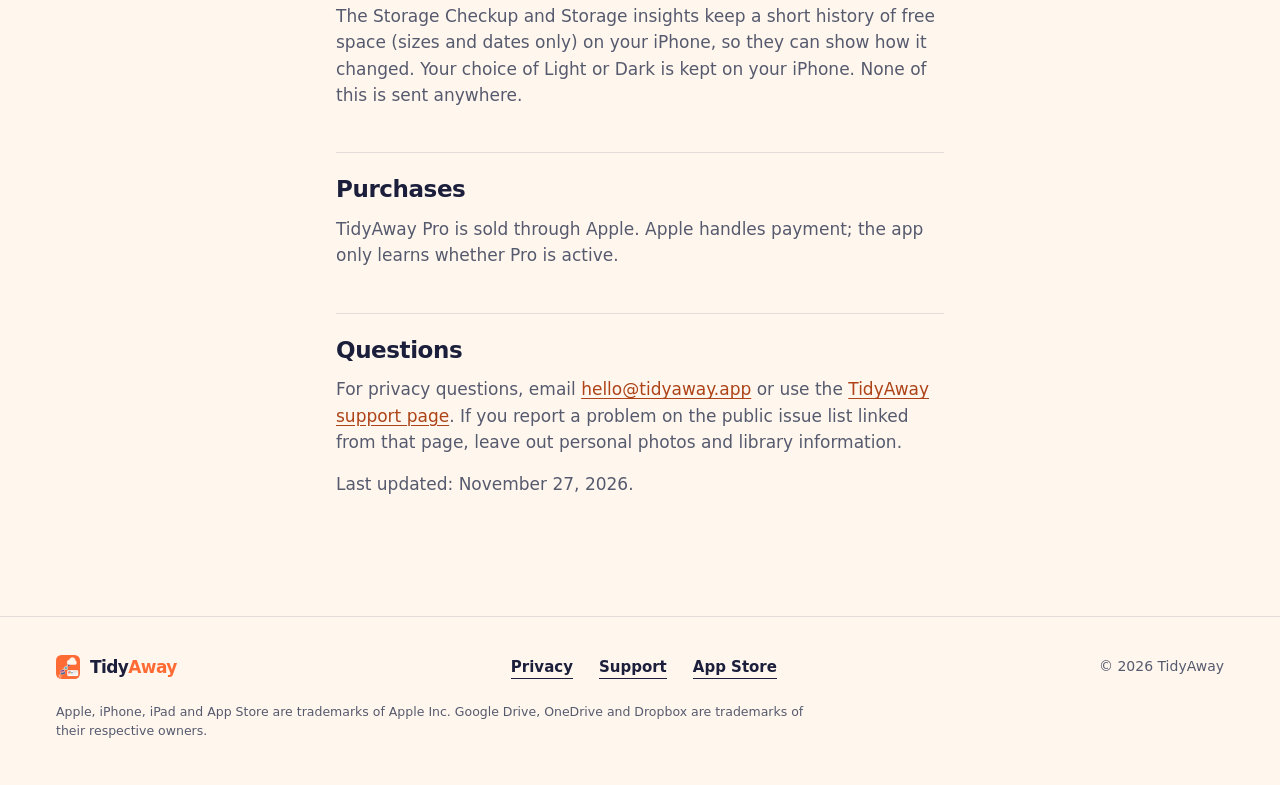
==== commit b3fc732c: "Move the 1.0.2 trial-reminder sentence out of this PR It describes TidyAway 1.0.2 behaviour, so it g" ====
--- a/privacy.html
+++ b/privacy.html
@@ -76,7 +76,7 @@
 <h2>Storage Score, Storage Checkup and appearance</h2>
 <p>The Storage Score and the storage bar are worked out on your iPhone from its free and total space and the size of your photos and videos. The Storage Checkup and Storage insights keep a short history of free space (sizes and dates only) on your iPhone, so they can show how it changed. Your choice of Light or Dark is kept on your iPhone. None of this is sent anywhere.</p>
 <h2>Purchases</h2>
-<p>TidyAway Pro is sold through Apple. Apple handles payment; the app only learns whether Pro is active. If you start a free trial, the app can set one reminder on your iPhone two days before the trial ends, if you allow notifications. It's a notification on your iPhone; nothing is sent anywhere.</p>
+<p>TidyAway Pro is sold through Apple. Apple handles payment; the app only learns whether Pro is active.</p>
 <h2>Questions</h2>
 <p>For privacy questions, email <a href="mailto:hello@tidyaway.app">hello@tidyaway.app</a> or use the <a href="support.html">TidyAway support page</a>. If you report a problem on the public issue list linked from that page, leave out personal photos and library information.</p>
 <p>Last updated: November 27, 2026.</p>
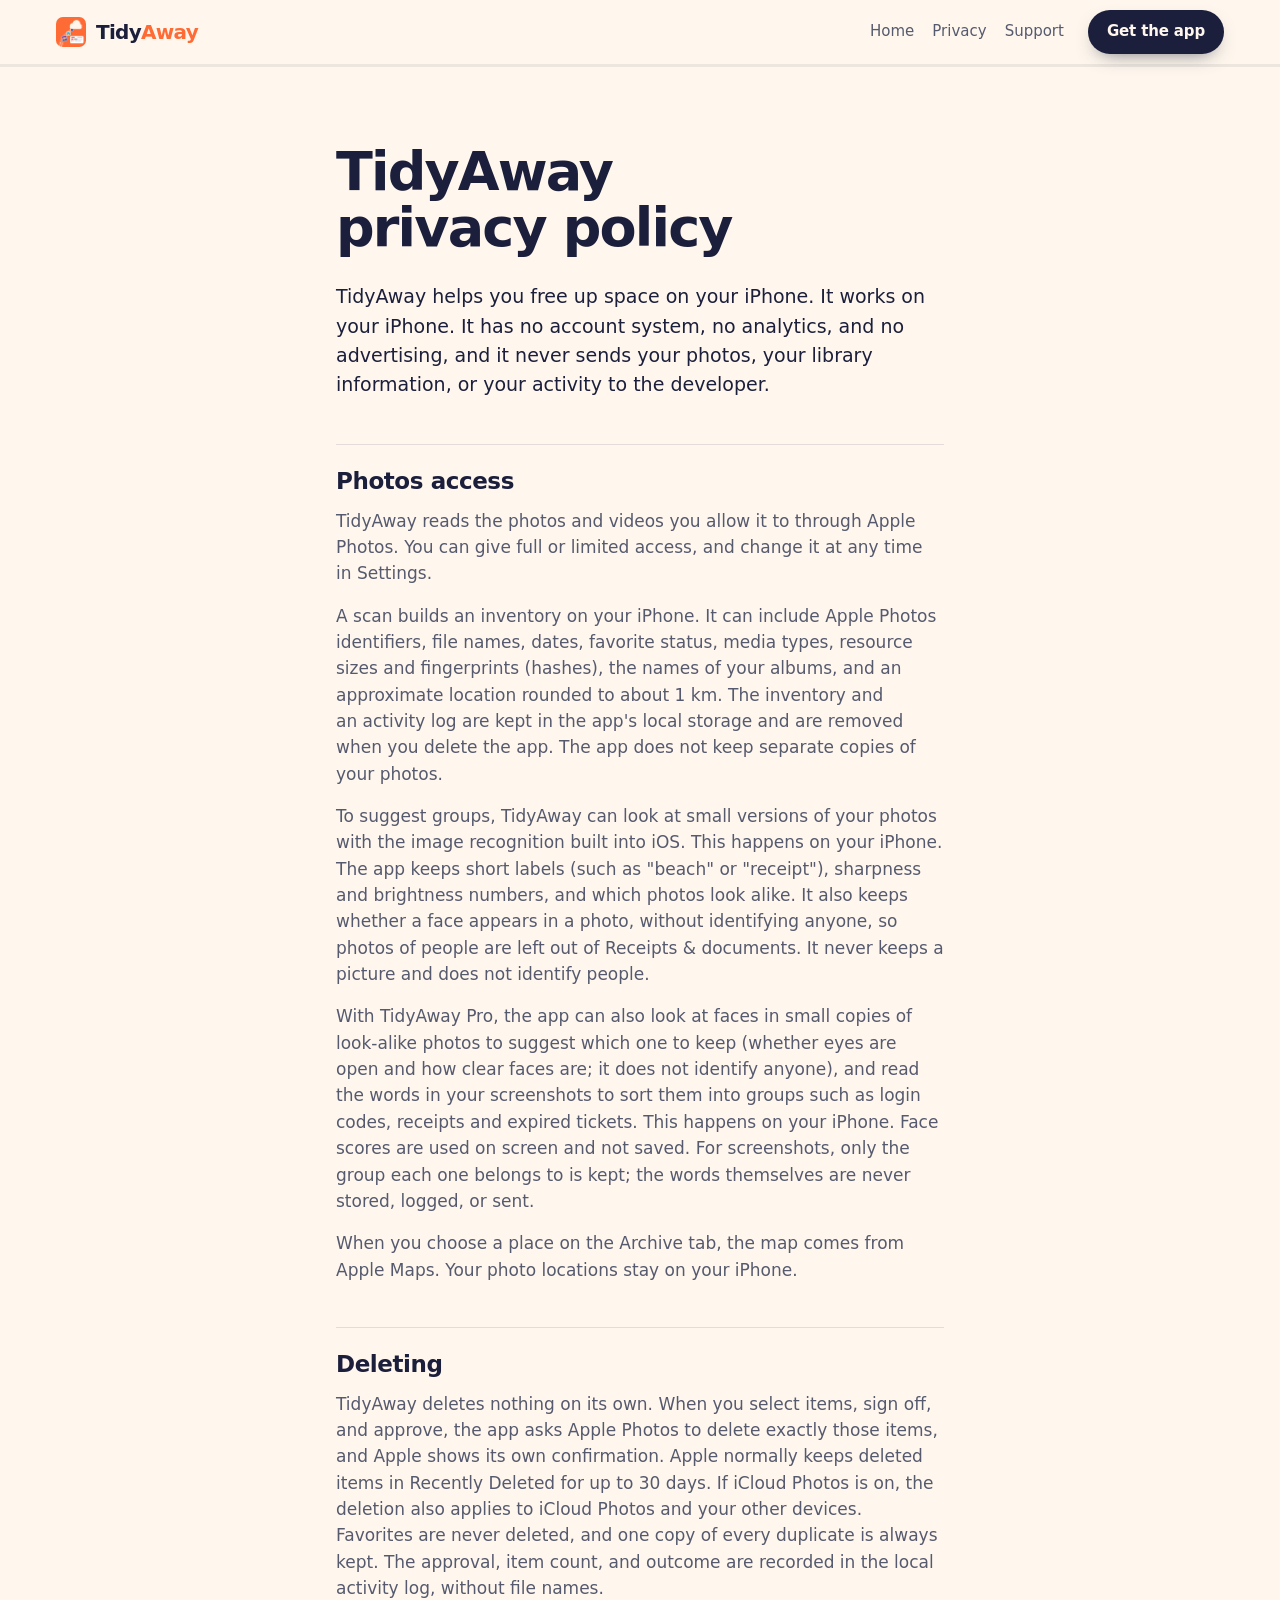
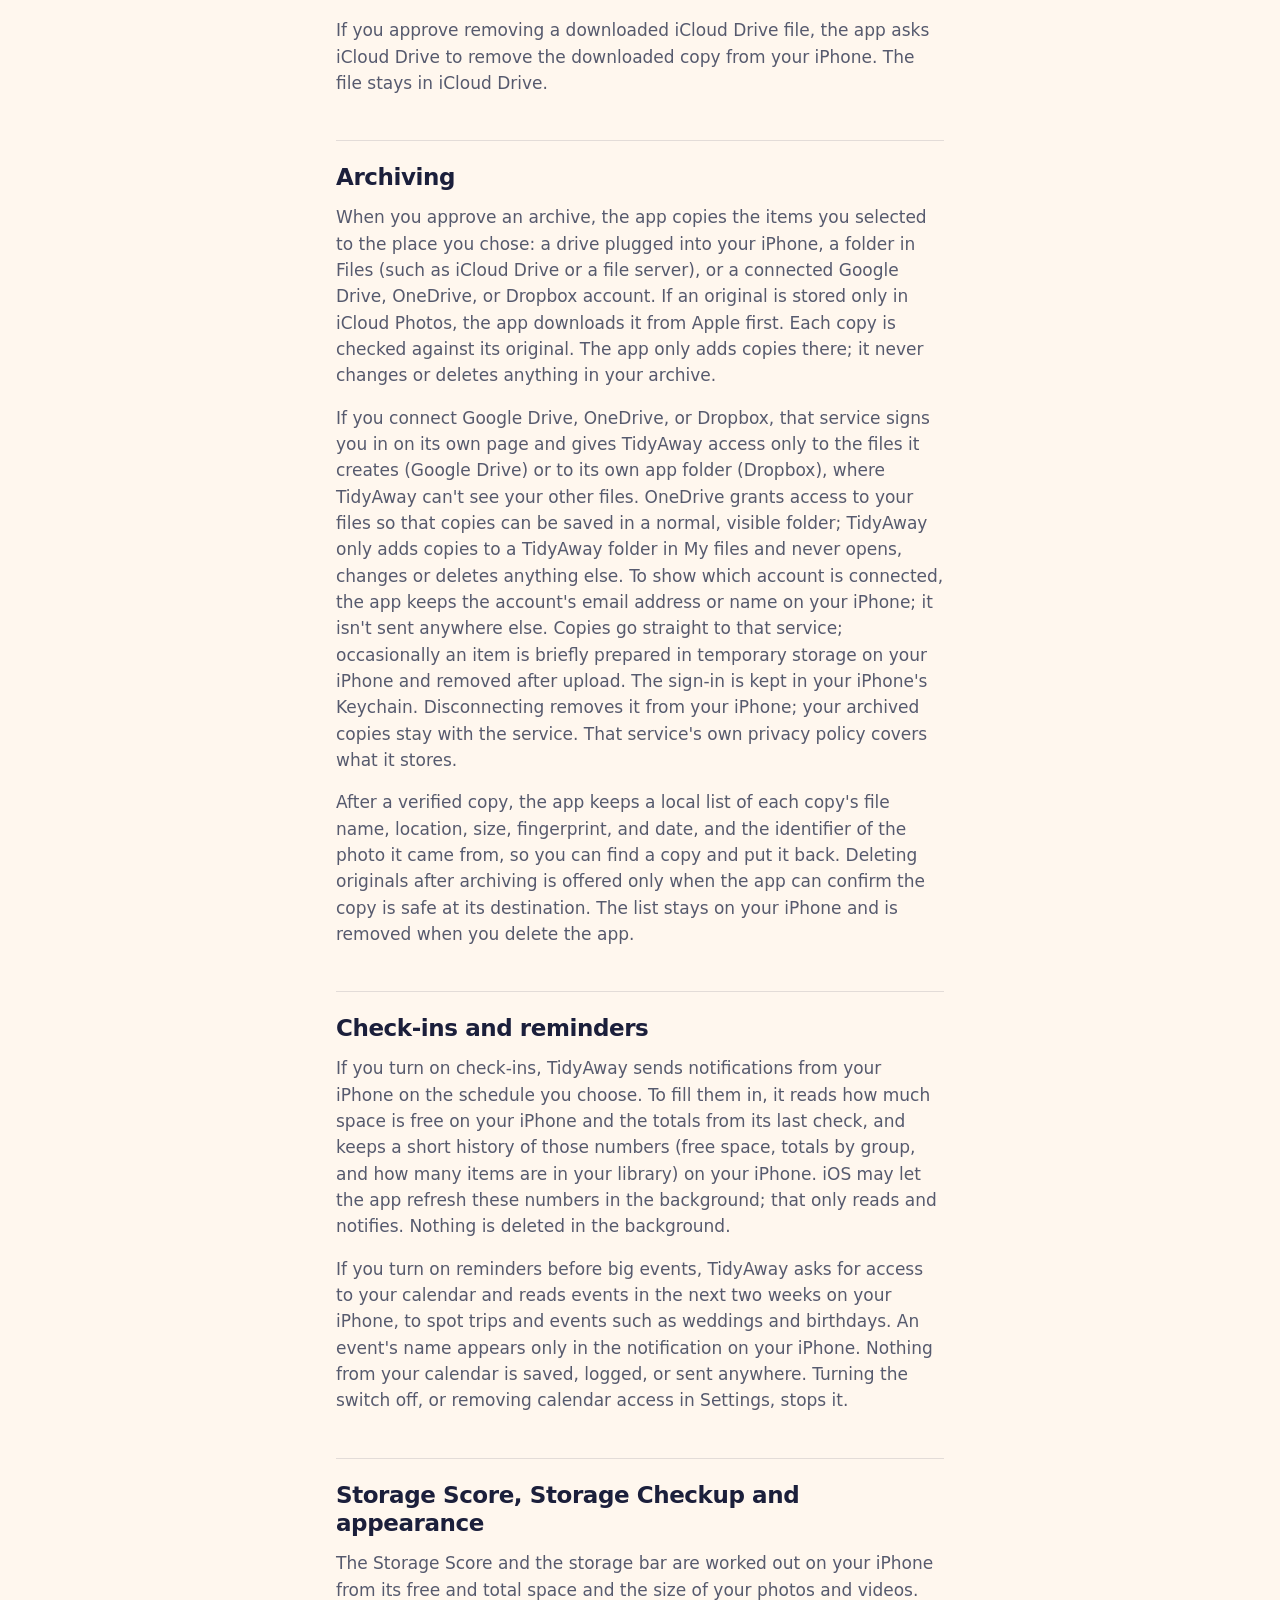
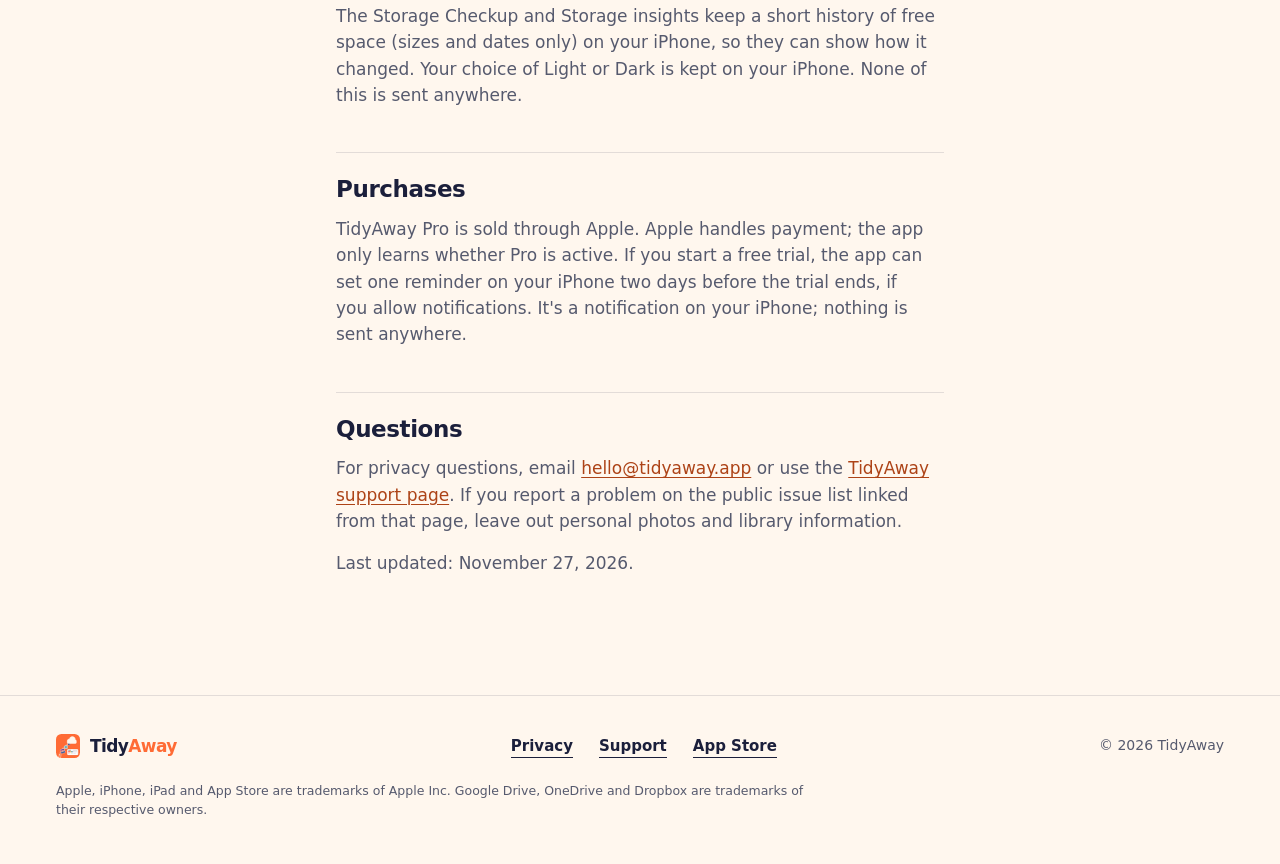
==== commit 676c5d69: "Privacy: the free-trial reminder in TidyAway 1.0.2 Purchases gains: "If you start a free trial, the " ====
--- a/privacy.html
+++ b/privacy.html
@@ -76,7 +76,7 @@
 <h2>Storage Score, Storage Checkup and appearance</h2>
 <p>The Storage Score and the storage bar are worked out on your iPhone from its free and total space and the size of your photos and videos. The Storage Checkup and Storage insights keep a short history of free space (sizes and dates only) on your iPhone, so they can show how it changed. Your choice of Light or Dark is kept on your iPhone. None of this is sent anywhere.</p>
 <h2>Purchases</h2>
-<p>TidyAway Pro is sold through Apple. Apple handles payment; the app only learns whether Pro is active.</p>
+<p>TidyAway Pro is sold through Apple. Apple handles payment; the app only learns whether Pro is active. If you start a free trial, the app can set one reminder on your iPhone two days before the trial ends, if you allow notifications. It's a notification on your iPhone; nothing is sent anywhere.</p>
 <h2>Questions</h2>
 <p>For privacy questions, email <a href="mailto:hello@tidyaway.app">hello@tidyaway.app</a> or use the <a href="support.html">TidyAway support page</a>. If you report a problem on the public issue list linked from that page, leave out personal photos and library information.</p>
 <p>Last updated: November 27, 2026.</p>
